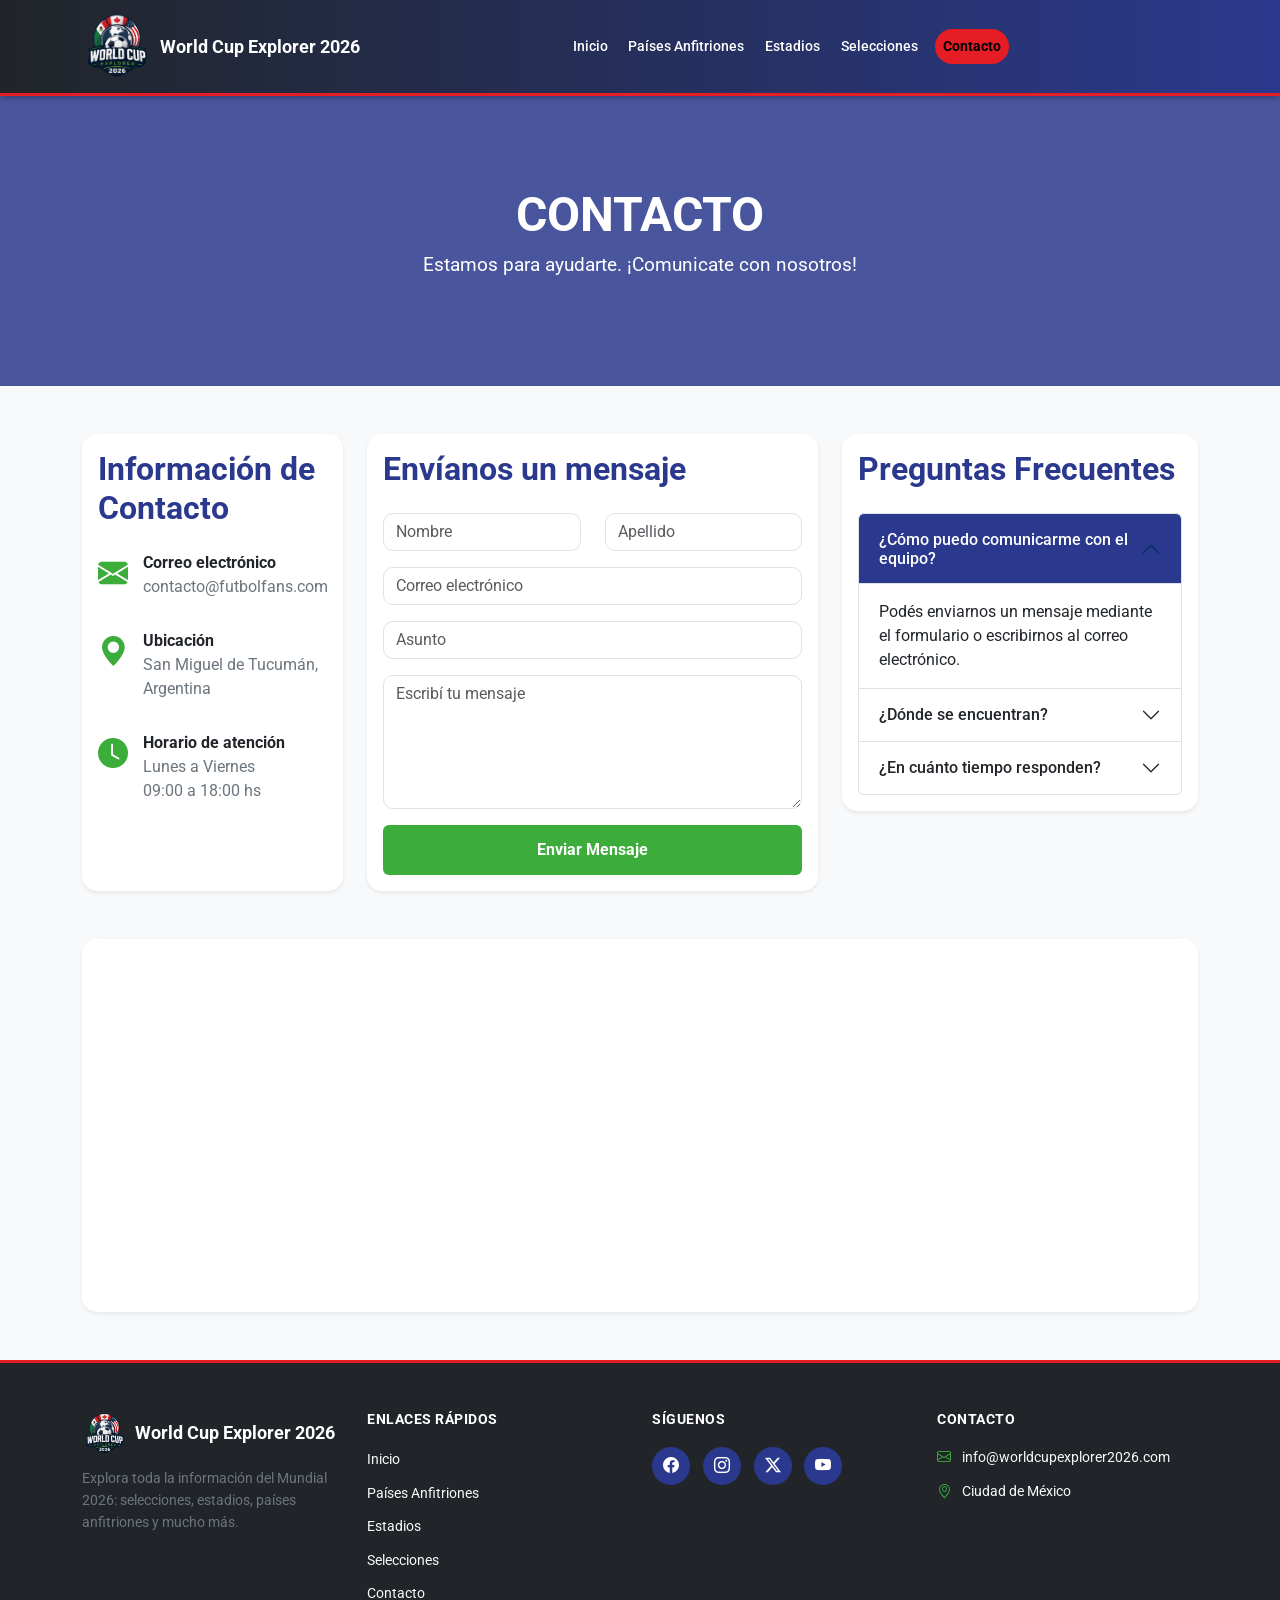
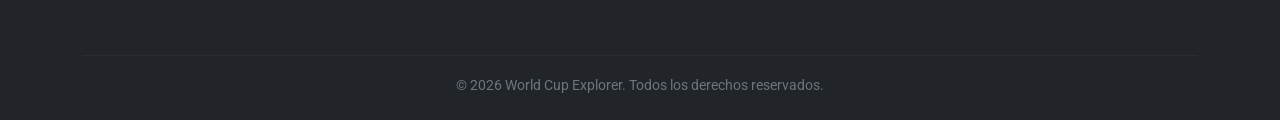
==== pages/contacto.html @ 03b20bce "arregle el header que tenia dos veces" ====
<!DOCTYPE html>
<html lang="en">

<head>
  <meta charset="UTF-8">
  <meta name="description"
    content="Todo sobre el Mundial 2026: países anfitriones, estadios, selecciones participantes y el camino hacia la gran competencia internacional de fútbol." />
  <meta name="keywords"
    content="Mundial 2026, Copa Mundial FIFA 2026, países anfitriones, estadios Mundial 2026, selecciones Mundial 2026, fútbol internacional, calendario mundialista" />
  <meta name="author" content="GrupoWorldCup">
  <meta name="viewport" content="width=device-width, initial-scale=1.0">
  <title>WC Explorer | Contacto</title>
  <link href="https://cdn.jsdelivr.net/npm/bootstrap@5.3.8/dist/css/bootstrap.min.css" rel="stylesheet"
    integrity="sha384-sRIl4kxILFvY47J16cr9ZwB07vP4J8+LH7qKQnuqkuIAvNWLzeN8tE5YBujZqJLB" crossorigin="anonymous">
  <link rel="stylesheet" href="https://cdn.jsdelivr.net/npm/bootstrap-icons@1.13.1/font/bootstrap-icons.min.css">
  <link rel="shortcut icon" href="/assets/img/logowc.png" type="image/x-icon">
  <link rel="stylesheet" href="/css/contacto.css">
</head>

<body>
  <header>
    <nav class="navbar navbar-expand-lg wc-navbar">
      <div class="container">
        <a class="navbar-brand wc-brand" href="/index.html">
          <img src="/assets/img/logowc.png" alt="Logo WC Explorer" class="wc-logo" />
          <span class="wc-brand-name">World Cup Explorer 2026</span>
        </a>
        <button class="navbar-toggler" type="button" data-bs-toggle="collapse" data-bs-target="#navbarMenu"
          aria-controls="navbarMenu" aria-expanded="false" aria-label="Abrir menú">
          <span class="navbar-toggler-icon"></span>
        </button>
        <div class="collapse navbar-collapse" id="navbarMenu">
          <ul class="navbar-nav mx-auto mb-2 mb-lg-0 wc-nav-list">
            <li class="nav-item">
              <a class="nav-link wc-nav-link" href="/index.html">Inicio</a>
            </li>
            <li class="nav-item">
              <a class="nav-link wc-nav-link " href="/pages/paisesAnfitriones.html">Países Anfitriones</a>
            </li>
            <li class="nav-item">
              <a class="nav-link wc-nav-link" href="/pages/estadios.html">Estadios</a>
            </li>
            <li class="nav-item">
              <a class="nav-link wc-nav-link " href="/pages/selecciones.html">Selecciones</a>
            </li>
            <li class="nav-item">
              <a class="nav-link wc-nav-link wc-nav-cta active" href="/pages/contacto.html">Contacto</a>
            </li>
          </ul>
        </div>
      </div>
    </nav>
  </header>
  <main>
    <section class="banner-contacto">
      <div class="container text-center">
        <h1>CONTACTO</h1>
        <p>Estamos para ayudarte. ¡Comunicate con nosotros!</p>
      </div>
    </section>
    <section class="container py-5">

      <div class="row g-4">

        <!-- Información -->

        <div class="col-lg-3">

          <div class="card shadow-sm h-100">

            <div class="card-body">

              <h2 class="titulo mb-4">Información de Contacto</h2>

              <div class="info">

                <i class="bi bi-envelope-fill"></i>

                <div>

                  <strong>Correo electrónico</strong>

                  <p>contacto@futbolfans.com</p>

                </div>

              </div>

              <div class="info">

                <i class="bi bi-geo-alt-fill"></i>

                <div>

                  <strong>Ubicación</strong>

                  <p>San Miguel de Tucumán, Argentina</p>

                </div>

              </div>

              <div class="info">

                <i class="bi bi-clock-fill"></i>

                <div>

                  <strong>Horario de atención</strong>

                  <p>Lunes a Viernes<br>09:00 a 18:00 hs</p>

                </div>

              </div>

            </div>

          </div>

        </div>
        <div class="col-lg-5">

          <div class="card shadow-sm">

            <div class="card-body">

              <h2 class="titulo mb-4">Envíanos un mensaje</h2>

              <form>

                <div class="row">

                  <div class="col-md-6 mb-3">

                    <input type="text" class="form-control" placeholder="Nombre" name="nombre" minlength="2"
                      maxlength="20" required>

                  </div>

                  <div class="col-md-6 mb-3">

                    <input type="text" class="form-control" placeholder="Apellido" name="apellido" minlength="2"
                      maxlength="20" required>

                  </div>

                </div>

                <div class="mb-3">

                  <input type="email" class="form-control" placeholder="Correo electrónico" name="correo" minlength="6"
                    maxlength="20" required>

                </div>

                <div class="mb-3">

                  <input type="text" class="form-control" placeholder="Asunto" name="asunto" minlength="3"
                    maxlength="80" required>

                </div>

                <div class="mb-3">

                  <textarea class="form-control" rows="5" placeholder="Escribí tu mensaje" name="mensaje" minlength="10"
                    maxlength="500" required></textarea>

                </div>

                <button class="btn boton w-100">

                  Enviar Mensaje

                </button>

              </form>

            </div>

          </div>

        </div>
        <div class="col-lg-4">

          <div class="card shadow-sm">

            <div class="card-body">

              <h2 class="titulo mb-4">Preguntas Frecuentes</h2>

              <div class="accordion" id="faq">

                <div class="accordion-item">

                  <h2 class="accordion-header">

                    <button class="accordion-button" type="button" data-bs-toggle="collapse"
                      data-bs-target="#pregunta1">

                      ¿Cómo puedo comunicarme con el equipo?

                    </button>

                  </h2>

                  <div id="pregunta1" class="accordion-collapse collapse show" data-bs-parent="#faq">

                    <div class="accordion-body">

                      Podés enviarnos un mensaje mediante el formulario o escribirnos al correo electrónico.

                    </div>

                  </div>

                </div>

                <div class="accordion-item">

                  <h2 class="accordion-header">

                    <button class="accordion-button collapsed" type="button" data-bs-toggle="collapse"
                      data-bs-target="#pregunta2">

                      ¿Dónde se encuentran?

                    </button>

                  </h2>

                  <div id="pregunta2" class="accordion-collapse collapse" data-bs-parent="#faq">

                    <div class="accordion-body">

                      Nuestra referencia es San Miguel de Tucumán, Argentina.

                    </div>

                  </div>

                </div>

                <div class="accordion-item">

                  <h2 class="accordion-header">

                    <button class="accordion-button collapsed" type="button" data-bs-toggle="collapse"
                      data-bs-target="#pregunta3">

                      ¿En cuánto tiempo responden?

                    </button>

                  </h2>

                  <div id="pregunta3" class="accordion-collapse collapse" data-bs-parent="#faq">

                    <div class="accordion-body">

                      Respondemos normalmente dentro de las primeras 24 horas hábiles.

                    </div>

                  </div>

                </div>

              </div>

            </div>

          </div>

        </div>

      </div>
      <div class="row mt-5">

        <div class="col-12">

          <div class="card shadow-sm">

            <div class="card-body p-2">

              <iframe
                src="https://www.google.com/maps/embed?pb=!1m18!1m12!1m3!1d240864.19466120604!2d-99.30842558383632!3d19.390659363393258!2m3!1f0!2f0!3f0!3m2!1i1024!2i768!4f13.1!3m3!1m2!1s0x85ce0026db097507%3A0x54061076265ee841!2zQ2l1ZGFkIGRlIE3DqXhpY28sIENETVgsIE3DqXhpY28!5e0!3m2!1ses-419!2sar!4v1783977800734!5m2!1ses-419!2sar"
                width="100%" height="350" style="border:0;" loading="lazy">
              </iframe>

            </div>

          </div>

        </div>

      </div>

    </section>
  </main>
  <footer class="wc-footer">
    <div class="container">
      <div class="row wc-footer-top">
        <div class="col-lg-3 col-md-6 mb-4">
          <a href="#" class="wc-footer-brand">
            <img src="/assets/img/logowc.png" alt="Logo WC Explorer" class="wc-footer-logo" />
            <span>World Cup Explorer 2026</span>
          </a>
          <p class="wc-footer-text">
            Explora toda la información del Mundial 2026: selecciones,
            estadios, países anfitriones y mucho más.
          </p>
        </div>
        <div class="col-lg-3 col-md-6 mb-4">
          <h6 class="wc-footer-title">ENLACES RÁPIDOS</h6>
          <ul class="wc-footer-links">
            <li><a href="/index.html">Inicio</a></li>
            <li><a href="/pages/paisesAnfitriones.html">Países Anfitriones</a></li>
            <li><a href="/pages/estadios.html">Estadios</a></li>
            <li><a href="/pages/selecciones.html">Selecciones</a></li>
            <li><a href="/pages/contacto.html">Contacto</a></li>
          </ul>
        </div>
        <div class="col-lg-3 col-md-6 mb-4">
          <h6 class="wc-footer-title">SÍGUENOS</h6>
          <div class="wc-footer-social">
            <a href="/pages/error404.html" aria-label="Facebook"><i class="bi bi-facebook"></i></a>
            <a href="/pages/error404.html" aria-label="Instagram"><i class="bi bi-instagram"></i></a>
            <a href="/pages/error404.html" aria-label="Twitter/X"><i class="bi bi-twitter-x"></i></a>
            <a href="/pages/error404.html" aria-label="YouTube"><i class="bi bi-youtube"></i></a>
          </div>
        </div>
        <div class="col-lg-3 col-md-6 mb-4">
          <h6 class="wc-footer-title">CONTACTO</h6>
          <ul class="wc-footer-contact">
            <li>
              <i class="bi bi-envelope"></i> info@worldcupexplorer2026.com
            </li>
            <li><i class="bi bi-geo-alt"></i> Ciudad de México</li>
          </ul>
        </div>
      </div>
      <hr class="wc-footer-divider" />
      <p class="wc-footer-bottom">
        © 2026 World Cup Explorer. Todos los derechos reservados.
      </p>
    </div>
  </footer>
  <script src="https://cdn.jsdelivr.net/npm/bootstrap@5.3.8/dist/js/bootstrap.bundle.min.js"
    integrity="sha384-FKyoEForCGlyvwx9Hj09JcYn3nv7wiPVlz7YYwJrWVcXK/BmnVDxM+D2scQbITxI"
    crossorigin="anonymous"></script>
</body>

</html>
---- css/contacto.css ----
@import url("https://fonts.googleapis.com/css2?family=Roboto:ital,wght@0,100..900;1,100..900&display=swap");

:root {
  --wc-azul: #2a398d;
  --wc-rojo: #e61d25;
  --wc-verde: #3cac3b;
  --wc-blanco: #ffffff;
  --wc-gris-claro: #f8f9fa;
  --wc-gris-oscuro: #212529;
  --wc-gris-secundario: #6c757d;
}

body {
  font-family: "Roboto", sans-serif;
}

.wc-navbar {
  background: linear-gradient(
    90deg,
    var(--wc-gris-oscuro) 0%,
    var(--wc-azul) 100%
  );
  padding-top: 0.4rem;
  padding-bottom: 0.4rem;
  box-shadow: 0 2px 6px rgba(0, 0, 0, 0.25);
  border-bottom: 3px solid var(--wc-rojo);
}

.wc-brand {
  display: flex;
  align-items: center;
  gap: 0.5rem;
  text-decoration: none;
}

.wc-logo {
  width: 70px;
  height: 70px;
  object-fit: contain;
  transition: filter 0.3s ease;
}

.wc-brand:hover .wc-logo {
  filter: brightness(0.7);
}

.wc-brand-name {
  color: var(--wc-blanco);
  font-family: "Roboto", sans-serif;
  font-weight: 700;
  font-size: 1.15rem;
  transition: color 0.3s ease;
}

.wc-brand:hover .wc-brand-name {
  color: var(--wc-verde);
}

.wc-nav-list {
  gap: 0.3rem;
}

.wc-nav-link {
  color: var(--wc-blanco);
  font-weight: 500;
  font-size: 0.9rem;
  padding: 0.4rem 0.9rem;
  border-radius: 50px;
  transition:
    color 0.3s ease,
    background-color 0.3s ease;
}

.wc-nav-link:hover {
  color: var(--wc-verde);
}

.wc-nav-link.active {
  background-color: var(--wc-verde);
  color: var(--wc-blanco);
  font-weight: 700;
}

.wc-nav-link.active:hover {
  color: var(--wc-blanco);
}

.wc-nav-link.wc-nav-cta {
  background-color: var(--wc-rojo);
  color: var(--wc-blanco);
  font-weight: 700;
  margin-left: 0.3rem;
}

.wc-nav-link.wc-nav-cta:hover {
  background-color: #c8181f;
  color: var(--wc-blanco);
}

@media (max-width: 991.98px) {
  .wc-nav-list {
    text-align: center;
    gap: 0.5rem;
    padding-top: 0.5rem;
  }

  .wc-nav-link {
    display: inline-block;
  }
}

.wc-footer {
  background: var(--wc-gris-oscuro);
  color: var(--wc-gris-claro);
  padding-top: 3rem;
  padding-bottom: 1.5rem;
  border-top: 3px solid var(--wc-rojo);
}

.wc-footer-brand {
  display: flex;
  align-items: center;
  gap: 0.5rem;
  text-decoration: none;
  margin-bottom: 0.8rem;
}

.wc-footer-logo {
  width: 45px;
  height: 45px;
  object-fit: contain;
}

.wc-footer-brand span {
  color: var(--wc-blanco);
  font-weight: 700;
  font-size: 1.15rem;
}

.wc-footer-text {
  color: var(--wc-gris-secundario);
  font-size: 0.9rem;
  line-height: 1.5;
}

.wc-footer-title {
  color: var(--wc-blanco);
  font-weight: 700;
  font-size: 0.9rem;
  letter-spacing: 0.5px;
  margin-bottom: 1.2rem;
}

.wc-footer-links {
  list-style: none;
  padding: 0;
  margin: 0;
}

.wc-footer-links li {
  margin-bottom: 0.6rem;
}

.wc-footer-links a {
  color: var(--wc-gris-claro);
  text-decoration: none;
  font-size: 0.9rem;
  transition: color 0.3s ease;
}

.wc-footer-links a:hover {
  color: var(--wc-verde);
}

.wc-footer-social {
  display: flex;
  gap: 0.8rem;
}

.wc-footer-social a {
  width: 38px;
  height: 38px;
  display: flex;
  align-items: center;
  justify-content: center;
  background-color: var(--wc-azul);
  color: var(--wc-blanco);
  border-radius: 50%;
  font-size: 1rem;
  text-decoration: none;
  transition:
    background-color 0.3s ease,
    transform 0.3s ease;
}

.wc-footer-social a:hover {
  background-color: var(--wc-verde);
  transform: translateY(-3px);
}

.wc-footer-contact {
  list-style: none;
  padding: 0;
  margin: 0;
}

.wc-footer-contact li {
  color: var(--wc-gris-claro);
  font-size: 0.9rem;
  margin-bottom: 0.8rem;
}

.wc-footer-contact i {
  color: var(--wc-verde);
  margin-right: 0.5rem;
}

.wc-footer-divider {
  border-color: rgba(255, 255, 255, 0.15);
  margin-top: 1rem;
  margin-bottom: 1.2rem;
}

.wc-footer-bottom {
  text-align: center;
  color: var(--wc-gris-secundario);
  font-size: 0.85rem;
  margin-bottom: 0;
}

@media (max-width: 767.98px) {
  .wc-footer {
    text-align: center;
  }

  .wc-footer-brand {
    justify-content: center;
  }

  .wc-footer-social {
    justify-content: center;
  }
}

@import url("https://fonts.googleapis.com/css2?family=Roboto:wght@100;300;400;500;700;900&display=swap");

:root{

    --azul:#2A398D;
    --rojo:#E61D25;
    --verde:#3CAC3B;
    --blanco:#FFFFFF;
    --gris:#F8F9FA;
    --oscuro:#212529;
    --gris2:#6C757D;

}

*{
    margin:0;
    padding:0;
    box-sizing:border-box;
    font-family:"Roboto",sans-serif;
}

body{

    background:var(--gris);

}

.banner-contacto{

    background:linear-gradient(rgba(42,57,141,.85),rgba(42,57,141,.85)),
    url("../img/banner.jpg") center/cover;

    color:white;

    padding:90px 0;

}

.banner-contacto h1{

    font-size:3rem;
    font-weight:700;

}

.banner-contacto p{

    font-size:1.2rem;

}

.card{

    border:none;
    border-radius:15px;

}

.titulo{

    color:var(--azul);
    font-weight:700;

}

.info{

    display:flex;

    gap:15px;

    margin-bottom:30px;

    align-items:flex-start;

}

.info i{

    font-size:30px;

    color:var(--verde);

}

.info p{

    margin:0;

    color:var(--gris2);

}

.form-control{

    border-radius:10px;

}

.form-control:focus{

    border-color:var(--azul);

    box-shadow:none;

}

.boton{

    background:var(--verde);

    color:white;

    font-weight:bold;

    padding:12px;

    transition:.3s;

}

.boton:hover{

    background:var(--rojo);

    color:white;

}

.accordion-button{

    font-weight:500;

}

.accordion-button:not(.collapsed){

    background:var(--azul);

    color:white;

}

.accordion-button:focus{

    box-shadow:none;

}

iframe{

    border-radius:12px;

}

@media(max-width:991px){

.banner-contacto h1{

font-size:2.3rem;

}

.info{

margin-bottom:20px;

}

}
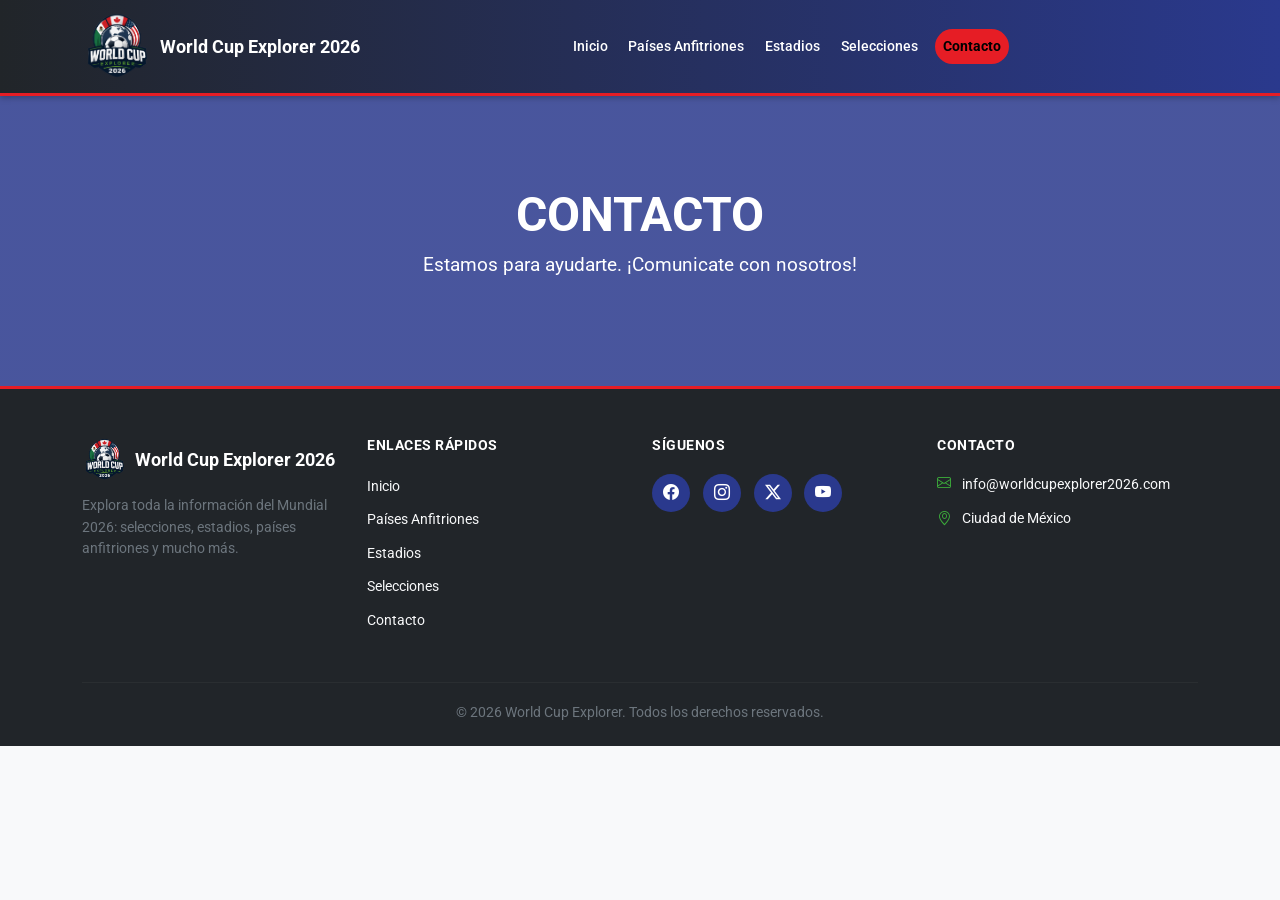
==== commit 127eeec1: "Merge pull request #19 from lioneldebortoli/feature/hero/contacto hice el hero" ====
--- a/pages/contacto.html
+++ b/pages/contacto.html
@@ -1,354 +1,148 @@
 <!DOCTYPE html>
 <html lang="en">
-
 <head>
-  <meta charset="UTF-8">
-  <meta name="description"
-    content="Todo sobre el Mundial 2026: países anfitriones, estadios, selecciones participantes y el camino hacia la gran competencia internacional de fútbol." />
-  <meta name="keywords"
-    content="Mundial 2026, Copa Mundial FIFA 2026, países anfitriones, estadios Mundial 2026, selecciones Mundial 2026, fútbol internacional, calendario mundialista" />
-  <meta name="author" content="GrupoWorldCup">
-  <meta name="viewport" content="width=device-width, initial-scale=1.0">
-  <title>WC Explorer | Contacto</title>
-  <link href="https://cdn.jsdelivr.net/npm/bootstrap@5.3.8/dist/css/bootstrap.min.css" rel="stylesheet"
-    integrity="sha384-sRIl4kxILFvY47J16cr9ZwB07vP4J8+LH7qKQnuqkuIAvNWLzeN8tE5YBujZqJLB" crossorigin="anonymous">
-  <link rel="stylesheet" href="https://cdn.jsdelivr.net/npm/bootstrap-icons@1.13.1/font/bootstrap-icons.min.css">
-  <link rel="shortcut icon" href="/assets/img/logowc.png" type="image/x-icon">
-  <link rel="stylesheet" href="/css/contacto.css">
+    <meta charset="UTF-8">
+    <meta
+      name="description"
+      content="Todo sobre el Mundial 2026: países anfitriones, estadios, selecciones participantes y el camino hacia la gran competencia internacional de fútbol."
+    />
+    <meta
+      name="keywords"
+      content="Mundial 2026, Copa Mundial FIFA 2026, países anfitriones, estadios Mundial 2026, selecciones Mundial 2026, fútbol internacional, calendario mundialista"
+    />
+    <meta name="author" content="GrupoWorldCup">
+    <meta name="viewport" content="width=device-width, initial-scale=1.0">
+    <title>WC Explorer | Contacto</title>
+    <link href="https://cdn.jsdelivr.net/npm/bootstrap@5.3.8/dist/css/bootstrap.min.css" rel="stylesheet" integrity="sha384-sRIl4kxILFvY47J16cr9ZwB07vP4J8+LH7qKQnuqkuIAvNWLzeN8tE5YBujZqJLB" crossorigin="anonymous">
+    <link rel="stylesheet" href="https://cdn.jsdelivr.net/npm/bootstrap-icons@1.13.1/font/bootstrap-icons.min.css">
+    <link rel="shortcut icon" href="/assets/img/logowc.png" type="image/x-icon">
+    <link rel="stylesheet" href="/css/contacto.css">
 </head>
-
 <body>
-  <header>
-    <nav class="navbar navbar-expand-lg wc-navbar">
-      <div class="container">
-        <a class="navbar-brand wc-brand" href="/index.html">
-          <img src="/assets/img/logowc.png" alt="Logo WC Explorer" class="wc-logo" />
-          <span class="wc-brand-name">World Cup Explorer 2026</span>
-        </a>
-        <button class="navbar-toggler" type="button" data-bs-toggle="collapse" data-bs-target="#navbarMenu"
-          aria-controls="navbarMenu" aria-expanded="false" aria-label="Abrir menú">
-          <span class="navbar-toggler-icon"></span>
-        </button>
-        <div class="collapse navbar-collapse" id="navbarMenu">
-          <ul class="navbar-nav mx-auto mb-2 mb-lg-0 wc-nav-list">
-            <li class="nav-item">
-              <a class="nav-link wc-nav-link" href="/index.html">Inicio</a>
-            </li>
-            <li class="nav-item">
-              <a class="nav-link wc-nav-link " href="/pages/paisesAnfitriones.html">Países Anfitriones</a>
-            </li>
-            <li class="nav-item">
-              <a class="nav-link wc-nav-link" href="/pages/estadios.html">Estadios</a>
-            </li>
-            <li class="nav-item">
-              <a class="nav-link wc-nav-link " href="/pages/selecciones.html">Selecciones</a>
-            </li>
-            <li class="nav-item">
-              <a class="nav-link wc-nav-link wc-nav-cta active" href="/pages/contacto.html">Contacto</a>
-            </li>
-          </ul>
-        </div>
-      </div>
-    </nav>
-  </header>
-  <main>
-    <section class="banner-contacto">
-      <div class="container text-center">
-        <h1>CONTACTO</h1>
-        <p>Estamos para ayudarte. ¡Comunicate con nosotros!</p>
-      </div>
-    </section>
-    <section class="container py-5">
-
-      <div class="row g-4">
-
-        <!-- Información -->
-
-        <div class="col-lg-3">
-
-          <div class="card shadow-sm h-100">
-
-            <div class="card-body">
-
-              <h2 class="titulo mb-4">Información de Contacto</h2>
-
-              <div class="info">
-
-                <i class="bi bi-envelope-fill"></i>
-
-                <div>
-
-                  <strong>Correo electrónico</strong>
-
-                  <p>contacto@futbolfans.com</p>
-
-                </div>
-
-              </div>
-
-              <div class="info">
-
-                <i class="bi bi-geo-alt-fill"></i>
-
-                <div>
-
-                  <strong>Ubicación</strong>
-
-                  <p>San Miguel de Tucumán, Argentina</p>
-
-                </div>
-
-              </div>
-
-              <div class="info">
-
-                <i class="bi bi-clock-fill"></i>
-
-                <div>
-
-                  <strong>Horario de atención</strong>
-
-                  <p>Lunes a Viernes<br>09:00 a 18:00 hs</p>
-
-                </div>
-
-              </div>
-
-            </div>
-
-          </div>
-
-        </div>
-        <div class="col-lg-5">
-
-          <div class="card shadow-sm">
-
-            <div class="card-body">
-
-              <h2 class="titulo mb-4">Envíanos un mensaje</h2>
-
-              <form>
-
-                <div class="row">
-
-                  <div class="col-md-6 mb-3">
-
-                    <input type="text" class="form-control" placeholder="Nombre" name="nombre" minlength="2"
-                      maxlength="20" required>
-
-                  </div>
-
-                  <div class="col-md-6 mb-3">
-
-                    <input type="text" class="form-control" placeholder="Apellido" name="apellido" minlength="2"
-                      maxlength="20" required>
-
-                  </div>
-
-                </div>
-
-                <div class="mb-3">
-
-                  <input type="email" class="form-control" placeholder="Correo electrónico" name="correo" minlength="6"
-                    maxlength="20" required>
-
-                </div>
-
-                <div class="mb-3">
-
-                  <input type="text" class="form-control" placeholder="Asunto" name="asunto" minlength="3"
-                    maxlength="80" required>
-
-                </div>
-
-                <div class="mb-3">
-
-                  <textarea class="form-control" rows="5" placeholder="Escribí tu mensaje" name="mensaje" minlength="10"
-                    maxlength="500" required></textarea>
-
-                </div>
-
-                <button class="btn boton w-100">
-
-                  Enviar Mensaje
-
-                </button>
-
-              </form>
-
-            </div>
-
-          </div>
-
-        </div>
-        <div class="col-lg-4">
-
-          <div class="card shadow-sm">
-
-            <div class="card-body">
-
-              <h2 class="titulo mb-4">Preguntas Frecuentes</h2>
-
-              <div class="accordion" id="faq">
-
-                <div class="accordion-item">
-
-                  <h2 class="accordion-header">
-
-                    <button class="accordion-button" type="button" data-bs-toggle="collapse"
-                      data-bs-target="#pregunta1">
-
-                      ¿Cómo puedo comunicarme con el equipo?
-
-                    </button>
-
-                  </h2>
-
-                  <div id="pregunta1" class="accordion-collapse collapse show" data-bs-parent="#faq">
-
-                    <div class="accordion-body">
-
-                      Podés enviarnos un mensaje mediante el formulario o escribirnos al correo electrónico.
-
-                    </div>
-
-                  </div>
-
-                </div>
-
-                <div class="accordion-item">
-
-                  <h2 class="accordion-header">
-
-                    <button class="accordion-button collapsed" type="button" data-bs-toggle="collapse"
-                      data-bs-target="#pregunta2">
-
-                      ¿Dónde se encuentran?
-
-                    </button>
-
-                  </h2>
-
-                  <div id="pregunta2" class="accordion-collapse collapse" data-bs-parent="#faq">
-
-                    <div class="accordion-body">
-
-                      Nuestra referencia es San Miguel de Tucumán, Argentina.
-
-                    </div>
-
-                  </div>
-
-                </div>
-
-                <div class="accordion-item">
-
-                  <h2 class="accordion-header">
-
-                    <button class="accordion-button collapsed" type="button" data-bs-toggle="collapse"
-                      data-bs-target="#pregunta3">
-
-                      ¿En cuánto tiempo responden?
-
-                    </button>
-
-                  </h2>
-
-                  <div id="pregunta3" class="accordion-collapse collapse" data-bs-parent="#faq">
-
-                    <div class="accordion-body">
-
-                      Respondemos normalmente dentro de las primeras 24 horas hábiles.
-
-                    </div>
-
-                  </div>
-
-                </div>
-
-              </div>
-
-            </div>
-
-          </div>
-
-        </div>
-
-      </div>
-      <div class="row mt-5">
-
-        <div class="col-12">
-
-          <div class="card shadow-sm">
-
-            <div class="card-body p-2">
-
-              <iframe
-                src="https://www.google.com/maps/embed?pb=!1m18!1m12!1m3!1d240864.19466120604!2d-99.30842558383632!3d19.390659363393258!2m3!1f0!2f0!3f0!3m2!1i1024!2i768!4f13.1!3m3!1m2!1s0x85ce0026db097507%3A0x54061076265ee841!2zQ2l1ZGFkIGRlIE3DqXhpY28sIENETVgsIE3DqXhpY28!5e0!3m2!1ses-419!2sar!4v1783977800734!5m2!1ses-419!2sar"
-                width="100%" height="350" style="border:0;" loading="lazy">
-              </iframe>
-
-            </div>
-
-          </div>
-
-        </div>
-
-      </div>
-
-    </section>
-  </main>
-  <footer class="wc-footer">
-    <div class="container">
-      <div class="row wc-footer-top">
-        <div class="col-lg-3 col-md-6 mb-4">
-          <a href="#" class="wc-footer-brand">
-            <img src="/assets/img/logowc.png" alt="Logo WC Explorer" class="wc-footer-logo" />
-            <span>World Cup Explorer 2026</span>
+    <header>
+      <nav class="navbar navbar-expand-lg wc-navbar">
+        <div class="container">
+          <a class="navbar-brand wc-brand" href="/index.html">
+            <img
+              src="/assets/img/logowc.png"
+              alt="Logo WC Explorer"
+              class="wc-logo"
+            />
+            <span class="wc-brand-name">World Cup Explorer 2026</span>
           </a>
-          <p class="wc-footer-text">
-            Explora toda la información del Mundial 2026: selecciones,
-            estadios, países anfitriones y mucho más.
-          </p>
-        </div>
-        <div class="col-lg-3 col-md-6 mb-4">
-          <h6 class="wc-footer-title">ENLACES RÁPIDOS</h6>
-          <ul class="wc-footer-links">
-            <li><a href="/index.html">Inicio</a></li>
-            <li><a href="/pages/paisesAnfitriones.html">Países Anfitriones</a></li>
-            <li><a href="/pages/estadios.html">Estadios</a></li>
-            <li><a href="/pages/selecciones.html">Selecciones</a></li>
-            <li><a href="/pages/contacto.html">Contacto</a></li>
-          </ul>
-        </div>
-        <div class="col-lg-3 col-md-6 mb-4">
-          <h6 class="wc-footer-title">SÍGUENOS</h6>
-          <div class="wc-footer-social">
-            <a href="/pages/error404.html" aria-label="Facebook"><i class="bi bi-facebook"></i></a>
-            <a href="/pages/error404.html" aria-label="Instagram"><i class="bi bi-instagram"></i></a>
-            <a href="/pages/error404.html" aria-label="Twitter/X"><i class="bi bi-twitter-x"></i></a>
-            <a href="/pages/error404.html" aria-label="YouTube"><i class="bi bi-youtube"></i></a>
+          <button
+            class="navbar-toggler"
+            type="button"
+            data-bs-toggle="collapse"
+            data-bs-target="#navbarMenu"
+            aria-controls="navbarMenu"
+            aria-expanded="false"
+            aria-label="Abrir menú"
+          >
+            <span class="navbar-toggler-icon"></span>
+          </button>
+          <div class="collapse navbar-collapse" id="navbarMenu">
+            <ul class="navbar-nav mx-auto mb-2 mb-lg-0 wc-nav-list">
+              <li class="nav-item">
+                <a class="nav-link wc-nav-link" href="/index.html"
+                  >Inicio</a
+                >
+              </li>
+              <li class="nav-item">
+                <a
+                  class="nav-link wc-nav-link "
+                  href="/pages/paisesAnfitriones.html"
+                  >Países Anfitriones</a
+                >
+              </li>
+              <li class="nav-item">
+                <a class="nav-link wc-nav-link" href="/pages/estadios.html"
+                  >Estadios</a
+                >
+              </li>
+              <li class="nav-item">
+                <a class="nav-link wc-nav-link " href="/pages/selecciones.html"
+                  >Selecciones</a
+                >
+              </li>
+              <li class="nav-item">
+                <a
+                  class="nav-link wc-nav-link wc-nav-cta active"
+                  href="/pages/contacto.html"
+                  >Contacto</a
+                >
+              </li>
+            </ul>
           </div>
         </div>
-        <div class="col-lg-3 col-md-6 mb-4">
-          <h6 class="wc-footer-title">CONTACTO</h6>
-          <ul class="wc-footer-contact">
-            <li>
-              <i class="bi bi-envelope"></i> info@worldcupexplorer2026.com
-            </li>
-            <li><i class="bi bi-geo-alt"></i> Ciudad de México</li>
-          </ul>
+      </nav>
+    </header>
+    <main> 
+    <section class="banner-contacto">
+        <div class="container text-center">
+            <h1>CONTACTO</h1>
+            <p>Estamos para ayudarte. ¡Comunicate con nosotros!</p>
         </div>
+    </section>
+    </main>
+    <footer class="wc-footer">
+      <div class="container">
+        <div class="row wc-footer-top">
+          <div class="col-lg-3 col-md-6 mb-4">
+            <a href="#" class="wc-footer-brand">
+              <img
+                src="/assets/img/logowc.png"
+                alt="Logo WC Explorer"
+                class="wc-footer-logo"
+              />
+              <span>World Cup Explorer 2026</span>
+            </a>
+            <p class="wc-footer-text">
+              Explora toda la información del Mundial 2026: selecciones,
+              estadios, países anfitriones y mucho más.
+            </p>
+          </div>
+          <div class="col-lg-3 col-md-6 mb-4">
+            <h6 class="wc-footer-title">ENLACES RÁPIDOS</h6>
+            <ul class="wc-footer-links">
+              <li><a href="/index.html">Inicio</a></li>
+              <li><a href="/pages/paisesAnfitriones.html">Países Anfitriones</a></li>
+              <li><a href="/pages/estadios.html">Estadios</a></li>
+              <li><a href="/pages/selecciones.html">Selecciones</a></li>
+              <li><a href="/pages/contacto.html">Contacto</a></li>
+            </ul>
+          </div>
+          <div class="col-lg-3 col-md-6 mb-4">
+            <h6 class="wc-footer-title">SÍGUENOS</h6>
+            <div class="wc-footer-social">
+              <a href="/pages/error404.html" aria-label="Facebook"
+                ><i class="bi bi-facebook"></i
+              ></a>
+              <a href="/pages/error404.html" aria-label="Instagram"
+                ><i class="bi bi-instagram"></i
+              ></a>
+              <a href="/pages/error404.html" aria-label="Twitter/X"
+                ><i class="bi bi-twitter-x"></i
+              ></a>
+              <a href="/pages/error404.html" aria-label="YouTube"><i class="bi bi-youtube"></i></a>
+            </div>
+          </div>
+          <div class="col-lg-3 col-md-6 mb-4">
+            <h6 class="wc-footer-title">CONTACTO</h6>
+            <ul class="wc-footer-contact">
+              <li>
+                <i class="bi bi-envelope"></i> info@worldcupexplorer2026.com
+              </li>
+              <li><i class="bi bi-geo-alt"></i> Ciudad de México</li>
+            </ul>
+          </div>
+        </div>
+        <hr class="wc-footer-divider" />
+        <p class="wc-footer-bottom">
+          © 2026 World Cup Explorer. Todos los derechos reservados.
+        </p>
       </div>
-      <hr class="wc-footer-divider" />
-      <p class="wc-footer-bottom">
-        © 2026 World Cup Explorer. Todos los derechos reservados.
-      </p>
-    </div>
-  </footer>
-  <script src="https://cdn.jsdelivr.net/npm/bootstrap@5.3.8/dist/js/bootstrap.bundle.min.js"
-    integrity="sha384-FKyoEForCGlyvwx9Hj09JcYn3nv7wiPVlz7YYwJrWVcXK/BmnVDxM+D2scQbITxI"
-    crossorigin="anonymous"></script>
+    </footer>
+    <script src="https://cdn.jsdelivr.net/npm/bootstrap@5.3.8/dist/js/bootstrap.bundle.min.js" integrity="sha384-FKyoEForCGlyvwx9Hj09JcYn3nv7wiPVlz7YYwJrWVcXK/BmnVDxM+D2scQbITxI" crossorigin="anonymous"></script>
 </body>
-
 </html>
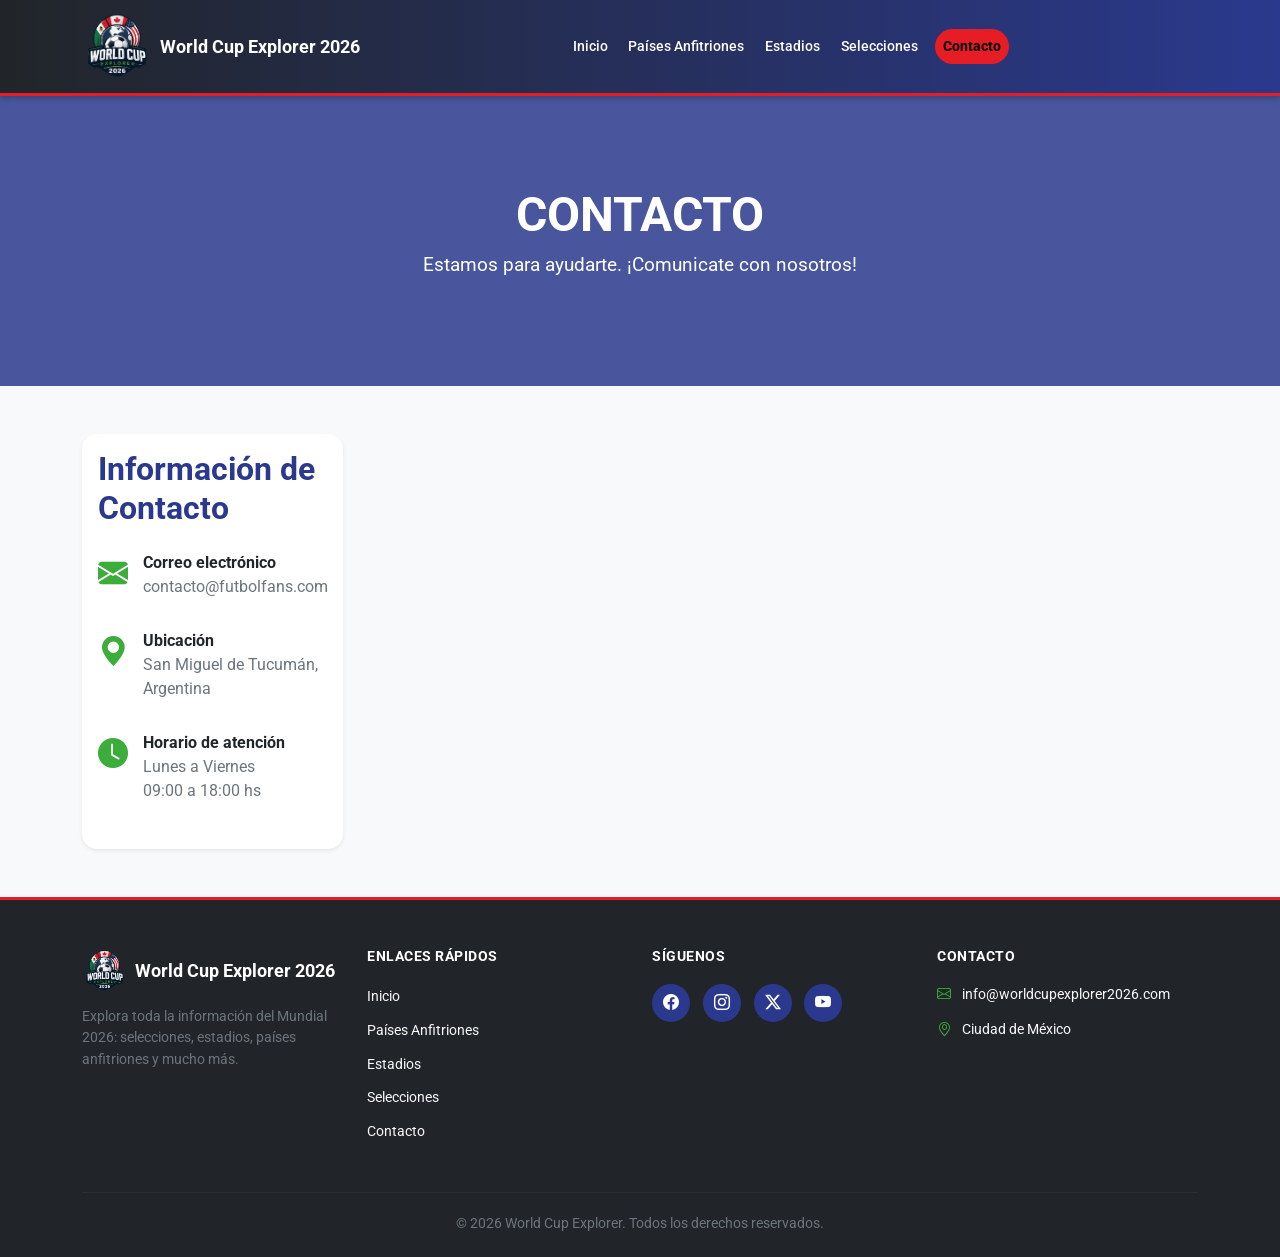
==== commit 37a1bbc3: "Merge pull request #20 from lioneldebortoli/feature/informacion/contacto puse la inforamcion de cont" ====
--- a/pages/contacto.html
+++ b/pages/contacto.html
@@ -1,148 +1,176 @@
 <!DOCTYPE html>
 <html lang="en">
+
 <head>
-    <meta charset="UTF-8">
-    <meta
-      name="description"
-      content="Todo sobre el Mundial 2026: países anfitriones, estadios, selecciones participantes y el camino hacia la gran competencia internacional de fútbol."
-    />
-    <meta
-      name="keywords"
-      content="Mundial 2026, Copa Mundial FIFA 2026, países anfitriones, estadios Mundial 2026, selecciones Mundial 2026, fútbol internacional, calendario mundialista"
-    />
-    <meta name="author" content="GrupoWorldCup">
-    <meta name="viewport" content="width=device-width, initial-scale=1.0">
-    <title>WC Explorer | Contacto</title>
-    <link href="https://cdn.jsdelivr.net/npm/bootstrap@5.3.8/dist/css/bootstrap.min.css" rel="stylesheet" integrity="sha384-sRIl4kxILFvY47J16cr9ZwB07vP4J8+LH7qKQnuqkuIAvNWLzeN8tE5YBujZqJLB" crossorigin="anonymous">
-    <link rel="stylesheet" href="https://cdn.jsdelivr.net/npm/bootstrap-icons@1.13.1/font/bootstrap-icons.min.css">
-    <link rel="shortcut icon" href="/assets/img/logowc.png" type="image/x-icon">
-    <link rel="stylesheet" href="/css/contacto.css">
+  <meta charset="UTF-8">
+  <meta name="description"
+    content="Todo sobre el Mundial 2026: países anfitriones, estadios, selecciones participantes y el camino hacia la gran competencia internacional de fútbol." />
+  <meta name="keywords"
+    content="Mundial 2026, Copa Mundial FIFA 2026, países anfitriones, estadios Mundial 2026, selecciones Mundial 2026, fútbol internacional, calendario mundialista" />
+  <meta name="author" content="GrupoWorldCup">
+  <meta name="viewport" content="width=device-width, initial-scale=1.0">
+  <title>WC Explorer | Contacto</title>
+  <link href="https://cdn.jsdelivr.net/npm/bootstrap@5.3.8/dist/css/bootstrap.min.css" rel="stylesheet"
+    integrity="sha384-sRIl4kxILFvY47J16cr9ZwB07vP4J8+LH7qKQnuqkuIAvNWLzeN8tE5YBujZqJLB" crossorigin="anonymous">
+  <link rel="stylesheet" href="https://cdn.jsdelivr.net/npm/bootstrap-icons@1.13.1/font/bootstrap-icons.min.css">
+  <link rel="shortcut icon" href="/assets/img/logowc.png" type="image/x-icon">
+  <link rel="stylesheet" href="/css/contacto.css">
 </head>
+
 <body>
-    <header>
-      <nav class="navbar navbar-expand-lg wc-navbar">
-        <div class="container">
-          <a class="navbar-brand wc-brand" href="/index.html">
-            <img
-              src="/assets/img/logowc.png"
-              alt="Logo WC Explorer"
-              class="wc-logo"
-            />
-            <span class="wc-brand-name">World Cup Explorer 2026</span>
+  <header>
+    <nav class="navbar navbar-expand-lg wc-navbar">
+      <div class="container">
+        <a class="navbar-brand wc-brand" href="/index.html">
+          <img src="/assets/img/logowc.png" alt="Logo WC Explorer" class="wc-logo" />
+          <span class="wc-brand-name">World Cup Explorer 2026</span>
+        </a>
+        <button class="navbar-toggler" type="button" data-bs-toggle="collapse" data-bs-target="#navbarMenu"
+          aria-controls="navbarMenu" aria-expanded="false" aria-label="Abrir menú">
+          <span class="navbar-toggler-icon"></span>
+        </button>
+        <div class="collapse navbar-collapse" id="navbarMenu">
+          <ul class="navbar-nav mx-auto mb-2 mb-lg-0 wc-nav-list">
+            <li class="nav-item">
+              <a class="nav-link wc-nav-link" href="/index.html">Inicio</a>
+            </li>
+            <li class="nav-item">
+              <a class="nav-link wc-nav-link " href="/pages/paisesAnfitriones.html">Países Anfitriones</a>
+            </li>
+            <li class="nav-item">
+              <a class="nav-link wc-nav-link" href="/pages/estadios.html">Estadios</a>
+            </li>
+            <li class="nav-item">
+              <a class="nav-link wc-nav-link " href="/pages/selecciones.html">Selecciones</a>
+            </li>
+            <li class="nav-item">
+              <a class="nav-link wc-nav-link wc-nav-cta active" href="/pages/contacto.html">Contacto</a>
+            </li>
+          </ul>
+        </div>
+      </div>
+    </nav>
+  </header>
+  <main>
+    <section class="banner-contacto">
+      <div class="container text-center">
+        <h1>CONTACTO</h1>
+        <p>Estamos para ayudarte. ¡Comunicate con nosotros!</p>
+      </div>
+    </section>
+    <section class="container py-5">
+
+      <div class="row g-4">
+
+        <!-- Información -->
+
+        <div class="col-lg-3">
+
+          <div class="card shadow-sm h-100">
+
+            <div class="card-body">
+
+              <h2 class="titulo mb-4">Información de Contacto</h2>
+
+              <div class="info">
+
+                <i class="bi bi-envelope-fill"></i>
+
+                <div>
+
+                  <strong>Correo electrónico</strong>
+
+                  <p>contacto@futbolfans.com</p>
+
+                </div>
+
+              </div>
+
+              <div class="info">
+
+                <i class="bi bi-geo-alt-fill"></i>
+
+                <div>
+
+                  <strong>Ubicación</strong>
+
+                  <p>San Miguel de Tucumán, Argentina</p>
+
+                </div>
+
+              </div>
+
+              <div class="info">
+
+                <i class="bi bi-clock-fill"></i>
+
+                <div>
+
+                  <strong>Horario de atención</strong>
+
+                  <p>Lunes a Viernes<br>09:00 a 18:00 hs</p>
+
+                </div>
+
+              </div>
+
+            </div>
+
+          </div>
+
+        </div>
+  </main>
+  <footer class="wc-footer">
+    <div class="container">
+      <div class="row wc-footer-top">
+        <div class="col-lg-3 col-md-6 mb-4">
+          <a href="#" class="wc-footer-brand">
+            <img src="/assets/img/logowc.png" alt="Logo WC Explorer" class="wc-footer-logo" />
+            <span>World Cup Explorer 2026</span>
           </a>
-          <button
-            class="navbar-toggler"
-            type="button"
-            data-bs-toggle="collapse"
-            data-bs-target="#navbarMenu"
-            aria-controls="navbarMenu"
-            aria-expanded="false"
-            aria-label="Abrir menú"
-          >
-            <span class="navbar-toggler-icon"></span>
-          </button>
-          <div class="collapse navbar-collapse" id="navbarMenu">
-            <ul class="navbar-nav mx-auto mb-2 mb-lg-0 wc-nav-list">
-              <li class="nav-item">
-                <a class="nav-link wc-nav-link" href="/index.html"
-                  >Inicio</a
-                >
-              </li>
-              <li class="nav-item">
-                <a
-                  class="nav-link wc-nav-link "
-                  href="/pages/paisesAnfitriones.html"
-                  >Países Anfitriones</a
-                >
-              </li>
-              <li class="nav-item">
-                <a class="nav-link wc-nav-link" href="/pages/estadios.html"
-                  >Estadios</a
-                >
-              </li>
-              <li class="nav-item">
-                <a class="nav-link wc-nav-link " href="/pages/selecciones.html"
-                  >Selecciones</a
-                >
-              </li>
-              <li class="nav-item">
-                <a
-                  class="nav-link wc-nav-link wc-nav-cta active"
-                  href="/pages/contacto.html"
-                  >Contacto</a
-                >
-              </li>
-            </ul>
+          <p class="wc-footer-text">
+            Explora toda la información del Mundial 2026: selecciones,
+            estadios, países anfitriones y mucho más.
+          </p>
+        </div>
+        <div class="col-lg-3 col-md-6 mb-4">
+          <h6 class="wc-footer-title">ENLACES RÁPIDOS</h6>
+          <ul class="wc-footer-links">
+            <li><a href="/index.html">Inicio</a></li>
+            <li><a href="/pages/paisesAnfitriones.html">Países Anfitriones</a></li>
+            <li><a href="/pages/estadios.html">Estadios</a></li>
+            <li><a href="/pages/selecciones.html">Selecciones</a></li>
+            <li><a href="/pages/contacto.html">Contacto</a></li>
+          </ul>
+        </div>
+        <div class="col-lg-3 col-md-6 mb-4">
+          <h6 class="wc-footer-title">SÍGUENOS</h6>
+          <div class="wc-footer-social">
+            <a href="/pages/error404.html" aria-label="Facebook"><i class="bi bi-facebook"></i></a>
+            <a href="/pages/error404.html" aria-label="Instagram"><i class="bi bi-instagram"></i></a>
+            <a href="/pages/error404.html" aria-label="Twitter/X"><i class="bi bi-twitter-x"></i></a>
+            <a href="/pages/error404.html" aria-label="YouTube"><i class="bi bi-youtube"></i></a>
           </div>
         </div>
-      </nav>
-    </header>
-    <main> 
-    <section class="banner-contacto">
-        <div class="container text-center">
-            <h1>CONTACTO</h1>
-            <p>Estamos para ayudarte. ¡Comunicate con nosotros!</p>
+        <div class="col-lg-3 col-md-6 mb-4">
+          <h6 class="wc-footer-title">CONTACTO</h6>
+          <ul class="wc-footer-contact">
+            <li>
+              <i class="bi bi-envelope"></i> info@worldcupexplorer2026.com
+            </li>
+            <li><i class="bi bi-geo-alt"></i> Ciudad de México</li>
+          </ul>
         </div>
-    </section>
-    </main>
-    <footer class="wc-footer">
-      <div class="container">
-        <div class="row wc-footer-top">
-          <div class="col-lg-3 col-md-6 mb-4">
-            <a href="#" class="wc-footer-brand">
-              <img
-                src="/assets/img/logowc.png"
-                alt="Logo WC Explorer"
-                class="wc-footer-logo"
-              />
-              <span>World Cup Explorer 2026</span>
-            </a>
-            <p class="wc-footer-text">
-              Explora toda la información del Mundial 2026: selecciones,
-              estadios, países anfitriones y mucho más.
-            </p>
-          </div>
-          <div class="col-lg-3 col-md-6 mb-4">
-            <h6 class="wc-footer-title">ENLACES RÁPIDOS</h6>
-            <ul class="wc-footer-links">
-              <li><a href="/index.html">Inicio</a></li>
-              <li><a href="/pages/paisesAnfitriones.html">Países Anfitriones</a></li>
-              <li><a href="/pages/estadios.html">Estadios</a></li>
-              <li><a href="/pages/selecciones.html">Selecciones</a></li>
-              <li><a href="/pages/contacto.html">Contacto</a></li>
-            </ul>
-          </div>
-          <div class="col-lg-3 col-md-6 mb-4">
-            <h6 class="wc-footer-title">SÍGUENOS</h6>
-            <div class="wc-footer-social">
-              <a href="/pages/error404.html" aria-label="Facebook"
-                ><i class="bi bi-facebook"></i
-              ></a>
-              <a href="/pages/error404.html" aria-label="Instagram"
-                ><i class="bi bi-instagram"></i
-              ></a>
-              <a href="/pages/error404.html" aria-label="Twitter/X"
-                ><i class="bi bi-twitter-x"></i
-              ></a>
-              <a href="/pages/error404.html" aria-label="YouTube"><i class="bi bi-youtube"></i></a>
-            </div>
-          </div>
-          <div class="col-lg-3 col-md-6 mb-4">
-            <h6 class="wc-footer-title">CONTACTO</h6>
-            <ul class="wc-footer-contact">
-              <li>
-                <i class="bi bi-envelope"></i> info@worldcupexplorer2026.com
-              </li>
-              <li><i class="bi bi-geo-alt"></i> Ciudad de México</li>
-            </ul>
-          </div>
-        </div>
-        <hr class="wc-footer-divider" />
-        <p class="wc-footer-bottom">
-          © 2026 World Cup Explorer. Todos los derechos reservados.
-        </p>
       </div>
-    </footer>
-    <script src="https://cdn.jsdelivr.net/npm/bootstrap@5.3.8/dist/js/bootstrap.bundle.min.js" integrity="sha384-FKyoEForCGlyvwx9Hj09JcYn3nv7wiPVlz7YYwJrWVcXK/BmnVDxM+D2scQbITxI" crossorigin="anonymous"></script>
+      <hr class="wc-footer-divider" />
+      <p class="wc-footer-bottom">
+        © 2026 World Cup Explorer. Todos los derechos reservados.
+      </p>
+    </div>
+  </footer>
+  <script src="https://cdn.jsdelivr.net/npm/bootstrap@5.3.8/dist/js/bootstrap.bundle.min.js"
+    integrity="sha384-FKyoEForCGlyvwx9Hj09JcYn3nv7wiPVlz7YYwJrWVcXK/BmnVDxM+D2scQbITxI"
+    crossorigin="anonymous"></script>
 </body>
+
 </html>
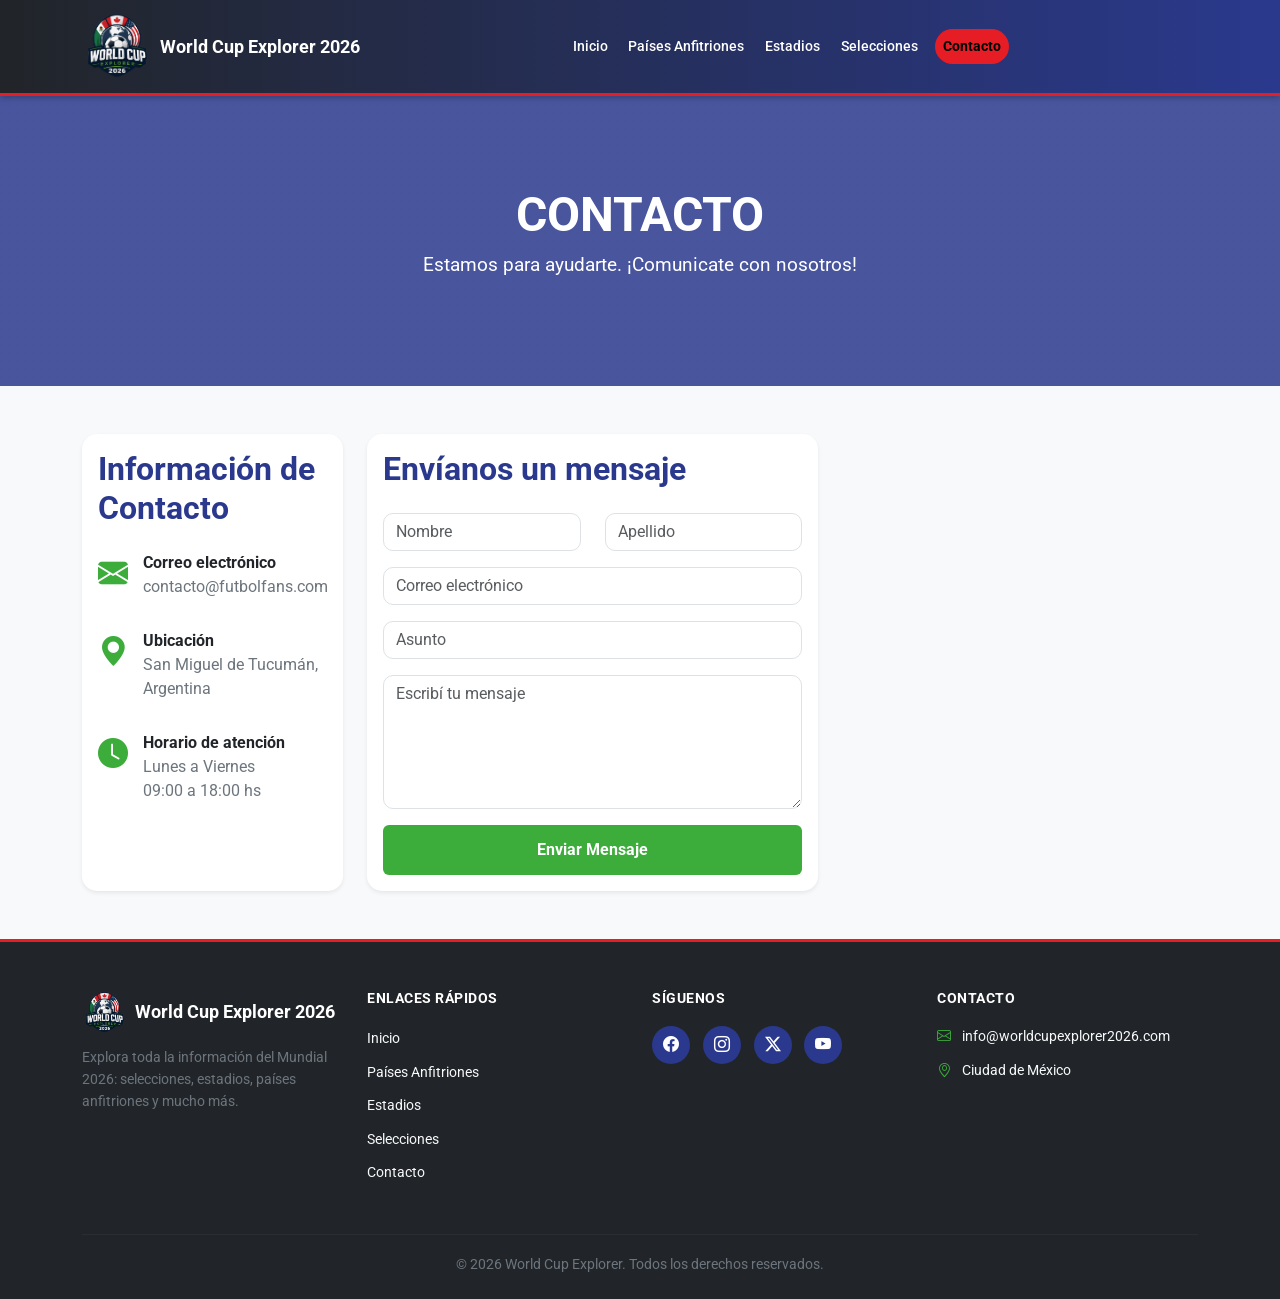
==== commit eecf9799: "Merge pull request #21 from lioneldebortoli/feature/enviarMensaje/contacto hice un formulario" ====
--- a/pages/contacto.html
+++ b/pages/contacto.html
@@ -119,6 +119,65 @@
           </div>
 
         </div>
+         <div class="col-lg-5">
+
+                <div class="card shadow-sm">
+
+                    <div class="card-body">
+
+                        <h2 class="titulo mb-4">Envíanos un mensaje</h2>
+
+                        <form>
+
+                            <div class="row">
+
+                                <div class="col-md-6 mb-3">
+
+                                    <input type="text" class="form-control" placeholder="Nombre">
+
+                                </div>
+
+                                <div class="col-md-6 mb-3">
+
+                                    <input type="text" class="form-control" placeholder="Apellido">
+
+                                </div>
+
+                            </div>
+
+                            <div class="mb-3">
+
+                                <input type="email" class="form-control" placeholder="Correo electrónico">
+
+                            </div>
+
+                            <div class="mb-3">
+
+                                <input type="text" class="form-control" placeholder="Asunto">
+
+                            </div>
+
+                            <div class="mb-3">
+
+                                <textarea class="form-control" rows="5"
+                                    placeholder="Escribí tu mensaje"></textarea>
+
+                            </div>
+
+                            <button class="btn boton w-100">
+
+                                Enviar Mensaje
+
+                            </button>
+
+                        </form>
+
+                    </div>
+
+                </div>
+
+            </div>
+
   </main>
   <footer class="wc-footer">
     <div class="container">
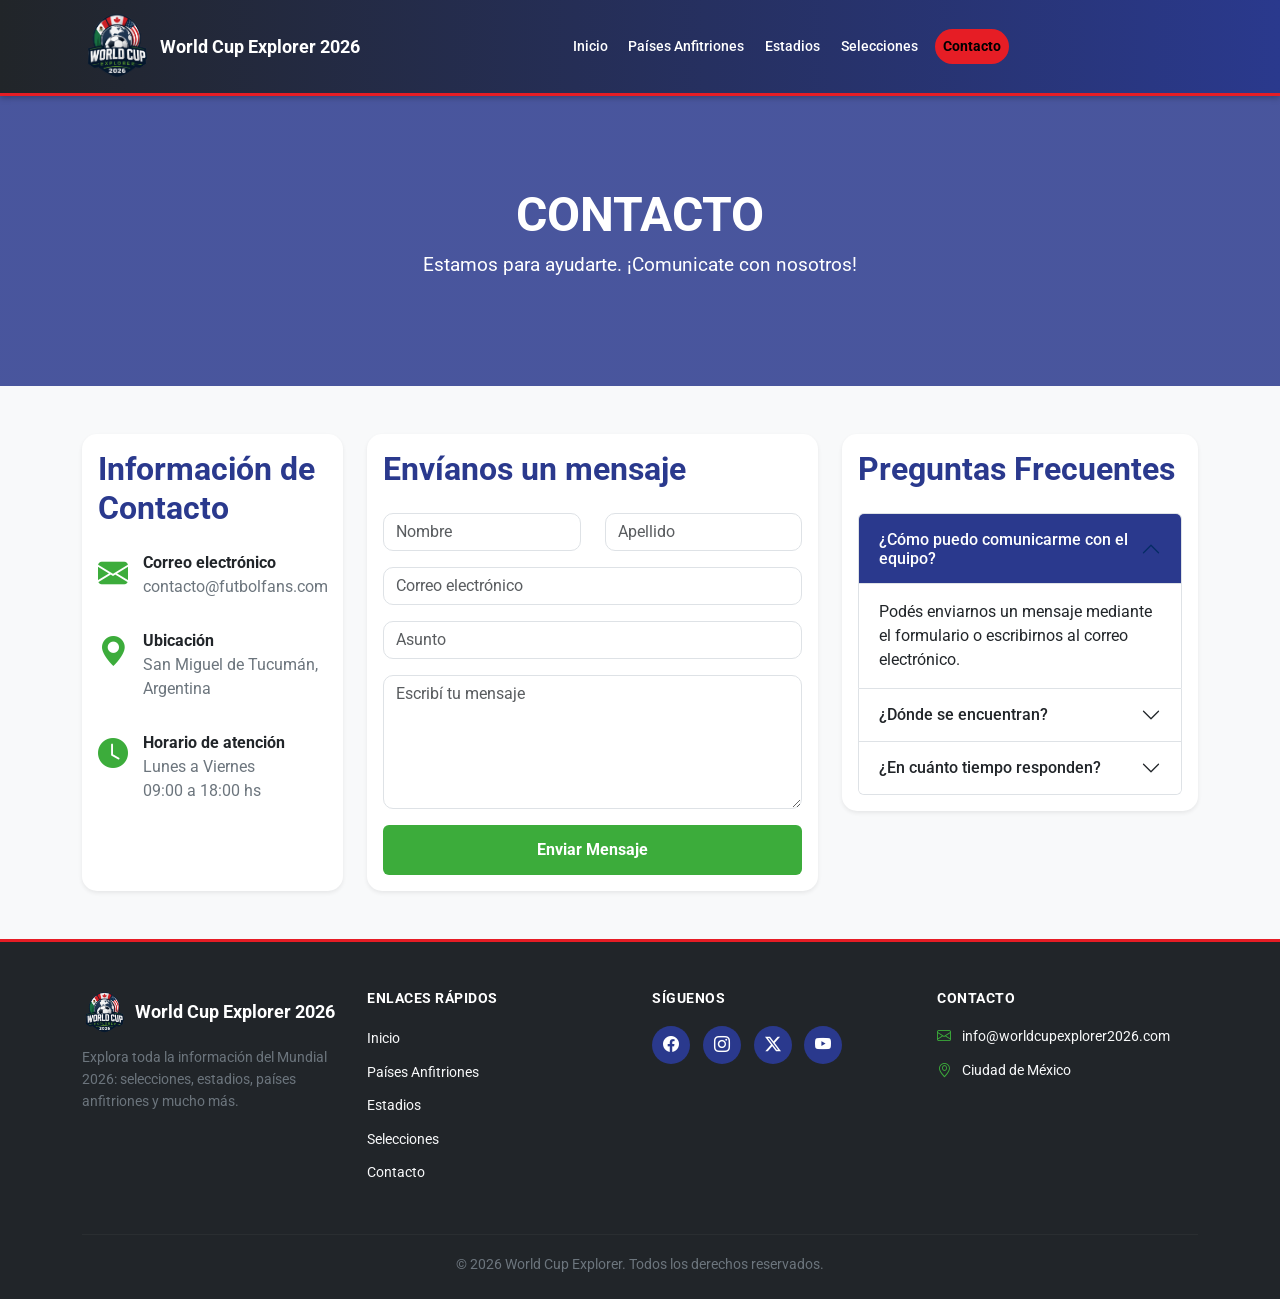
==== commit d130371f: "Merge pull request #22 from lioneldebortoli/feature/PreguntasFrecuentes/contacto hice un acordion co" ====
--- a/pages/contacto.html
+++ b/pages/contacto.html
@@ -119,64 +119,157 @@
           </div>
 
         </div>
-         <div class="col-lg-5">
-
-                <div class="card shadow-sm">
-
-                    <div class="card-body">
-
-                        <h2 class="titulo mb-4">Envíanos un mensaje</h2>
-
-                        <form>
-
-                            <div class="row">
-
-                                <div class="col-md-6 mb-3">
-
-                                    <input type="text" class="form-control" placeholder="Nombre">
-
-                                </div>
-
-                                <div class="col-md-6 mb-3">
-
-                                    <input type="text" class="form-control" placeholder="Apellido">
-
-                                </div>
-
-                            </div>
-
-                            <div class="mb-3">
-
-                                <input type="email" class="form-control" placeholder="Correo electrónico">
-
-                            </div>
-
-                            <div class="mb-3">
-
-                                <input type="text" class="form-control" placeholder="Asunto">
-
-                            </div>
-
-                            <div class="mb-3">
-
-                                <textarea class="form-control" rows="5"
-                                    placeholder="Escribí tu mensaje"></textarea>
-
-                            </div>
-
-                            <button class="btn boton w-100">
-
-                                Enviar Mensaje
-
-                            </button>
-
-                        </form>
+        <div class="col-lg-5">
+
+          <div class="card shadow-sm">
+
+            <div class="card-body">
+
+              <h2 class="titulo mb-4">Envíanos un mensaje</h2>
+
+              <form>
+
+                <div class="row">
+
+                  <div class="col-md-6 mb-3">
+
+                    <input type="text" class="form-control" placeholder="Nombre">
+
+                  </div>
+
+                  <div class="col-md-6 mb-3">
+
+                    <input type="text" class="form-control" placeholder="Apellido">
+
+                  </div>
+
+                </div>
+
+                <div class="mb-3">
+
+                  <input type="email" class="form-control" placeholder="Correo electrónico">
+
+                </div>
+
+                <div class="mb-3">
+
+                  <input type="text" class="form-control" placeholder="Asunto">
+
+                </div>
+
+                <div class="mb-3">
+
+                  <textarea class="form-control" rows="5" placeholder="Escribí tu mensaje"></textarea>
+
+                </div>
+
+                <button class="btn boton w-100">
+
+                  Enviar Mensaje
+
+                </button>
+
+              </form>
+
+            </div>
+
+          </div>
+
+        </div>
+        <div class="col-lg-4">
+
+          <div class="card shadow-sm">
+
+            <div class="card-body">
+
+              <h2 class="titulo mb-4">Preguntas Frecuentes</h2>
+
+              <div class="accordion" id="faq">
+
+                <div class="accordion-item">
+
+                  <h2 class="accordion-header">
+
+                    <button class="accordion-button" type="button" data-bs-toggle="collapse"
+                      data-bs-target="#pregunta1">
+
+                      ¿Cómo puedo comunicarme con el equipo?
+
+                    </button>
+
+                  </h2>
+
+                  <div id="pregunta1" class="accordion-collapse collapse show" data-bs-parent="#faq">
+
+                    <div class="accordion-body">
+
+                      Podés enviarnos un mensaje mediante el formulario o escribirnos al correo electrónico.
 
                     </div>
 
-                </div>
+                  </div>
+
+                </div>
+
+                <div class="accordion-item">
+
+                  <h2 class="accordion-header">
+
+                    <button class="accordion-button collapsed" type="button" data-bs-toggle="collapse"
+                      data-bs-target="#pregunta2">
+
+                      ¿Dónde se encuentran?
+
+                    </button>
+
+                  </h2>
+
+                  <div id="pregunta2" class="accordion-collapse collapse" data-bs-parent="#faq">
+
+                    <div class="accordion-body">
+
+                      Nuestra referencia es San Miguel de Tucumán, Argentina.
+
+                    </div>
+
+                  </div>
+
+                </div>
+
+                <div class="accordion-item">
+
+                  <h2 class="accordion-header">
+
+                    <button class="accordion-button collapsed" type="button" data-bs-toggle="collapse"
+                      data-bs-target="#pregunta3">
+
+                      ¿En cuánto tiempo responden?
+
+                    </button>
+
+                  </h2>
+
+                  <div id="pregunta3" class="accordion-collapse collapse" data-bs-parent="#faq">
+
+                    <div class="accordion-body">
+
+                      Respondemos normalmente dentro de las primeras 24 horas hábiles.
+
+                    </div>
+
+                  </div>
+
+                </div>
+
+              </div>
 
             </div>
+
+          </div>
+
+        </div>
+
+      </div>
 
   </main>
   <footer class="wc-footer">
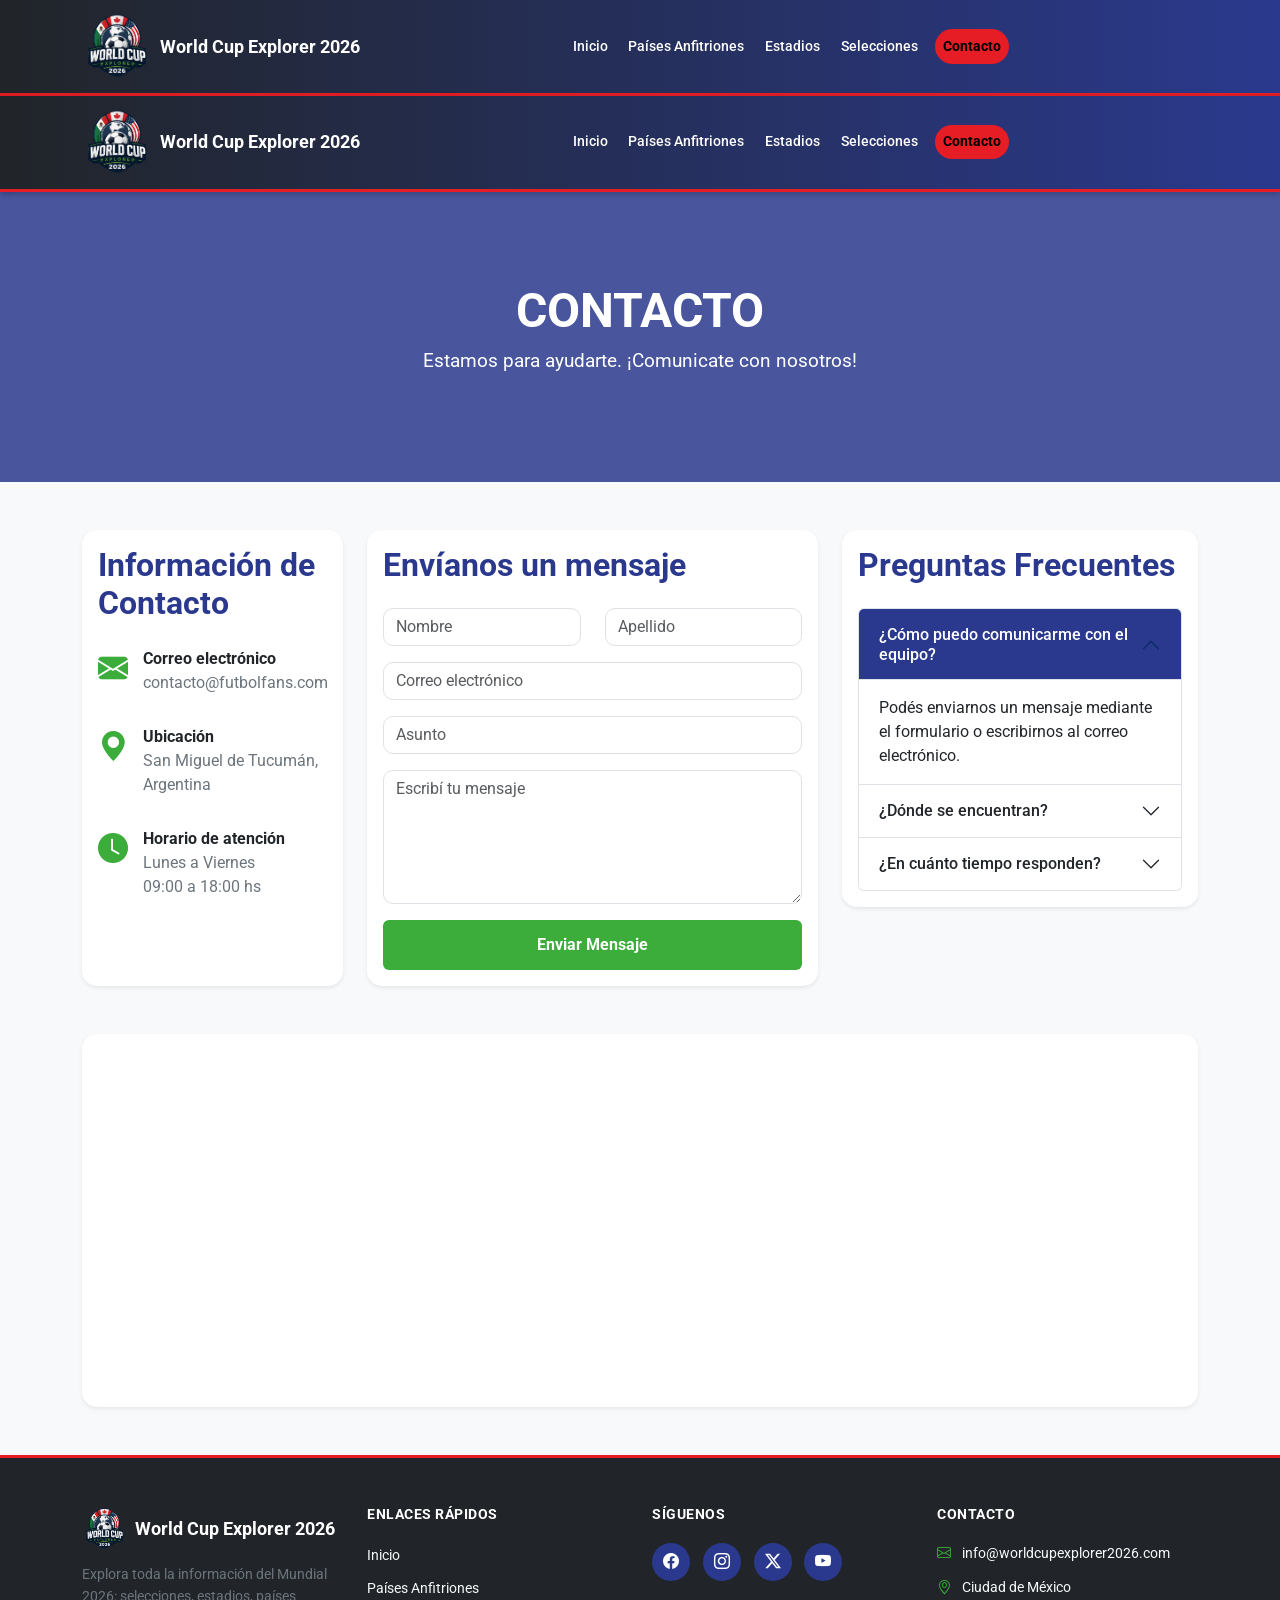
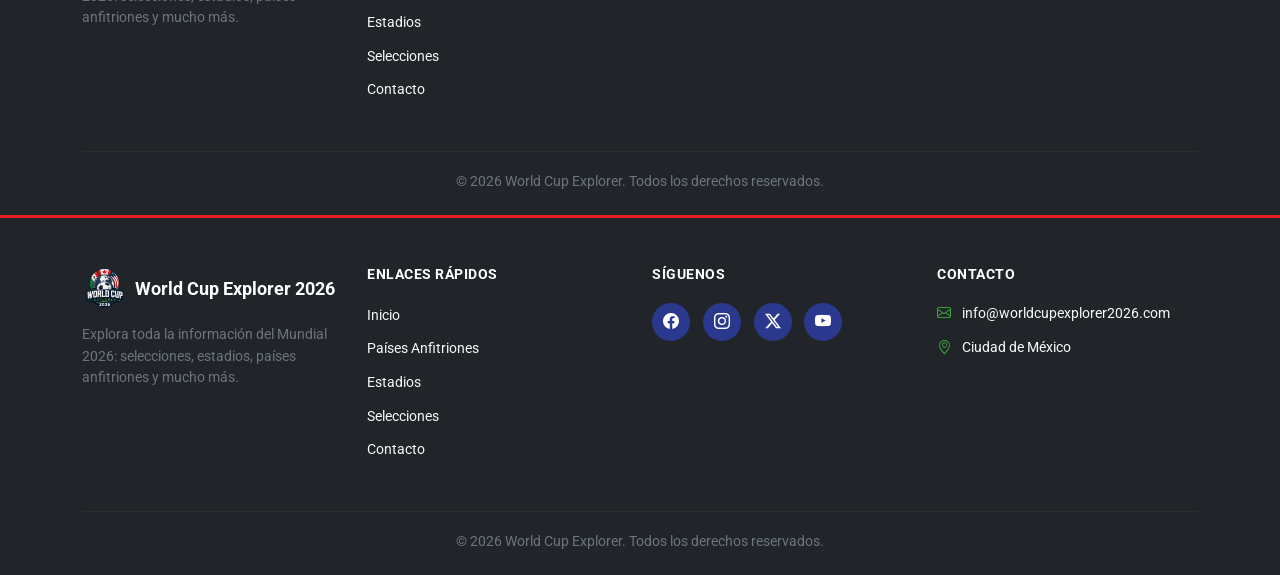
==== commit bcf0dc94: "Merge pull request #23 from lioneldebortoli/feature/min-max/contacto Feature/min max/contacto" ====
--- a/pages/contacto.html
+++ b/pages/contacto.html
@@ -52,6 +52,60 @@
     </nav>
   </header>
   <main>
+    <!DOCTYPE html>
+<html lang="en">
+
+<head>
+  <meta charset="UTF-8">
+  <meta name="description"
+    content="Todo sobre el Mundial 2026: países anfitriones, estadios, selecciones participantes y el camino hacia la gran competencia internacional de fútbol." />
+  <meta name="keywords"
+    content="Mundial 2026, Copa Mundial FIFA 2026, países anfitriones, estadios Mundial 2026, selecciones Mundial 2026, fútbol internacional, calendario mundialista" />
+  <meta name="author" content="GrupoWorldCup">
+  <meta name="viewport" content="width=device-width, initial-scale=1.0">
+  <title>WC Explorer | Contacto</title>
+  <link href="https://cdn.jsdelivr.net/npm/bootstrap@5.3.8/dist/css/bootstrap.min.css" rel="stylesheet"
+    integrity="sha384-sRIl4kxILFvY47J16cr9ZwB07vP4J8+LH7qKQnuqkuIAvNWLzeN8tE5YBujZqJLB" crossorigin="anonymous">
+  <link rel="stylesheet" href="https://cdn.jsdelivr.net/npm/bootstrap-icons@1.13.1/font/bootstrap-icons.min.css">
+  <link rel="shortcut icon" href="/assets/img/logowc.png" type="image/x-icon">
+  <link rel="stylesheet" href="/css/contacto.css">
+</head>
+
+<body>
+  <header>
+    <nav class="navbar navbar-expand-lg wc-navbar">
+      <div class="container">
+        <a class="navbar-brand wc-brand" href="/index.html">
+          <img src="/assets/img/logowc.png" alt="Logo WC Explorer" class="wc-logo" />
+          <span class="wc-brand-name">World Cup Explorer 2026</span>
+        </a>
+        <button class="navbar-toggler" type="button" data-bs-toggle="collapse" data-bs-target="#navbarMenu"
+          aria-controls="navbarMenu" aria-expanded="false" aria-label="Abrir menú">
+          <span class="navbar-toggler-icon"></span>
+        </button>
+        <div class="collapse navbar-collapse" id="navbarMenu">
+          <ul class="navbar-nav mx-auto mb-2 mb-lg-0 wc-nav-list">
+            <li class="nav-item">
+              <a class="nav-link wc-nav-link" href="/index.html">Inicio</a>
+            </li>
+            <li class="nav-item">
+              <a class="nav-link wc-nav-link " href="/pages/paisesAnfitriones.html">Países Anfitriones</a>
+            </li>
+            <li class="nav-item">
+              <a class="nav-link wc-nav-link" href="/pages/estadios.html">Estadios</a>
+            </li>
+            <li class="nav-item">
+              <a class="nav-link wc-nav-link " href="/pages/selecciones.html">Selecciones</a>
+            </li>
+            <li class="nav-item">
+              <a class="nav-link wc-nav-link wc-nav-cta active" href="/pages/contacto.html">Contacto</a>
+            </li>
+          </ul>
+        </div>
+      </div>
+    </nav>
+  </header>
+  <main>
     <section class="banner-contacto">
       <div class="container text-center">
         <h1>CONTACTO</h1>
@@ -133,13 +187,13 @@
 
                   <div class="col-md-6 mb-3">
 
-                    <input type="text" class="form-control" placeholder="Nombre">
+                    <input type="text" class="form-control" placeholder="Nombre" name="nombre" minlength="2" maxlength="20" required>
 
                   </div>
 
                   <div class="col-md-6 mb-3">
 
-                    <input type="text" class="form-control" placeholder="Apellido">
+                    <input type="text" class="form-control" placeholder="Apellido" name="apellido" minlength="2" maxlength="20" required>
 
                   </div>
 
@@ -147,19 +201,19 @@
 
                 <div class="mb-3">
 
-                  <input type="email" class="form-control" placeholder="Correo electrónico">
+                  <input type="email" class="form-control" placeholder="Correo electrónico" name="correo" minlength="6" maxlength="20" required>
 
                 </div>
 
                 <div class="mb-3">
 
-                  <input type="text" class="form-control" placeholder="Asunto">
+                  <input type="text" class="form-control" placeholder="Asunto" name="asunto" minlength="3" maxlength="80" required>
 
                 </div>
 
                 <div class="mb-3">
 
-                  <textarea class="form-control" rows="5" placeholder="Escribí tu mensaje"></textarea>
+                  <textarea class="form-control" rows="5" placeholder="Escribí tu mensaje" name="mensaje" minlength="10" maxlength="500" required></textarea>
 
                 </div>
 
@@ -270,7 +324,31 @@
         </div>
 
       </div>
-
+      <div class="row mt-5">
+
+            <div class="col-12">
+
+                <div class="card shadow-sm">
+
+                    <div class="card-body p-2">
+
+                        <iframe
+                            src="https://www.google.com/maps/embed?pb=!1m18!1m12!1m3!1d240864.19466120604!2d-99.30842558383632!3d19.390659363393258!2m3!1f0!2f0!3f0!3m2!1i1024!2i768!4f13.1!3m3!1m2!1s0x85ce0026db097507%3A0x54061076265ee841!2zQ2l1ZGFkIGRlIE3DqXhpY28sIENETVgsIE3DqXhpY28!5e0!3m2!1ses-419!2sar!4v1783977800734!5m2!1ses-419!2sar"
+                            width="100%"
+                            height="350"
+                            style="border:0;"
+                            loading="lazy">
+                        </iframe>
+
+                    </div>
+
+                </div>
+
+            </div>
+
+        </div>
+
+    </section>
   </main>
   <footer class="wc-footer">
     <div class="container">
@@ -325,4 +403,59 @@
     crossorigin="anonymous"></script>
 </body>
 
+</html>
+  </main>
+  <footer class="wc-footer">
+    <div class="container">
+      <div class="row wc-footer-top">
+        <div class="col-lg-3 col-md-6 mb-4">
+          <a href="#" class="wc-footer-brand">
+            <img src="/assets/img/logowc.png" alt="Logo WC Explorer" class="wc-footer-logo" />
+            <span>World Cup Explorer 2026</span>
+          </a>
+          <p class="wc-footer-text">
+            Explora toda la información del Mundial 2026: selecciones,
+            estadios, países anfitriones y mucho más.
+          </p>
+        </div>
+        <div class="col-lg-3 col-md-6 mb-4">
+          <h6 class="wc-footer-title">ENLACES RÁPIDOS</h6>
+          <ul class="wc-footer-links">
+            <li><a href="/index.html">Inicio</a></li>
+            <li><a href="/pages/paisesAnfitriones.html">Países Anfitriones</a></li>
+            <li><a href="/pages/estadios.html">Estadios</a></li>
+            <li><a href="/pages/selecciones.html">Selecciones</a></li>
+            <li><a href="/pages/contacto.html">Contacto</a></li>
+          </ul>
+        </div>
+        <div class="col-lg-3 col-md-6 mb-4">
+          <h6 class="wc-footer-title">SÍGUENOS</h6>
+          <div class="wc-footer-social">
+            <a href="/pages/error404.html" aria-label="Facebook"><i class="bi bi-facebook"></i></a>
+            <a href="/pages/error404.html" aria-label="Instagram"><i class="bi bi-instagram"></i></a>
+            <a href="/pages/error404.html" aria-label="Twitter/X"><i class="bi bi-twitter-x"></i></a>
+            <a href="/pages/error404.html" aria-label="YouTube"><i class="bi bi-youtube"></i></a>
+          </div>
+        </div>
+        <div class="col-lg-3 col-md-6 mb-4">
+          <h6 class="wc-footer-title">CONTACTO</h6>
+          <ul class="wc-footer-contact">
+            <li>
+              <i class="bi bi-envelope"></i> info@worldcupexplorer2026.com
+            </li>
+            <li><i class="bi bi-geo-alt"></i> Ciudad de México</li>
+          </ul>
+        </div>
+      </div>
+      <hr class="wc-footer-divider" />
+      <p class="wc-footer-bottom">
+        © 2026 World Cup Explorer. Todos los derechos reservados.
+      </p>
+    </div>
+  </footer>
+  <script src="https://cdn.jsdelivr.net/npm/bootstrap@5.3.8/dist/js/bootstrap.bundle.min.js"
+    integrity="sha384-FKyoEForCGlyvwx9Hj09JcYn3nv7wiPVlz7YYwJrWVcXK/BmnVDxM+D2scQbITxI"
+    crossorigin="anonymous"></script>
+</body>
+
 </html>
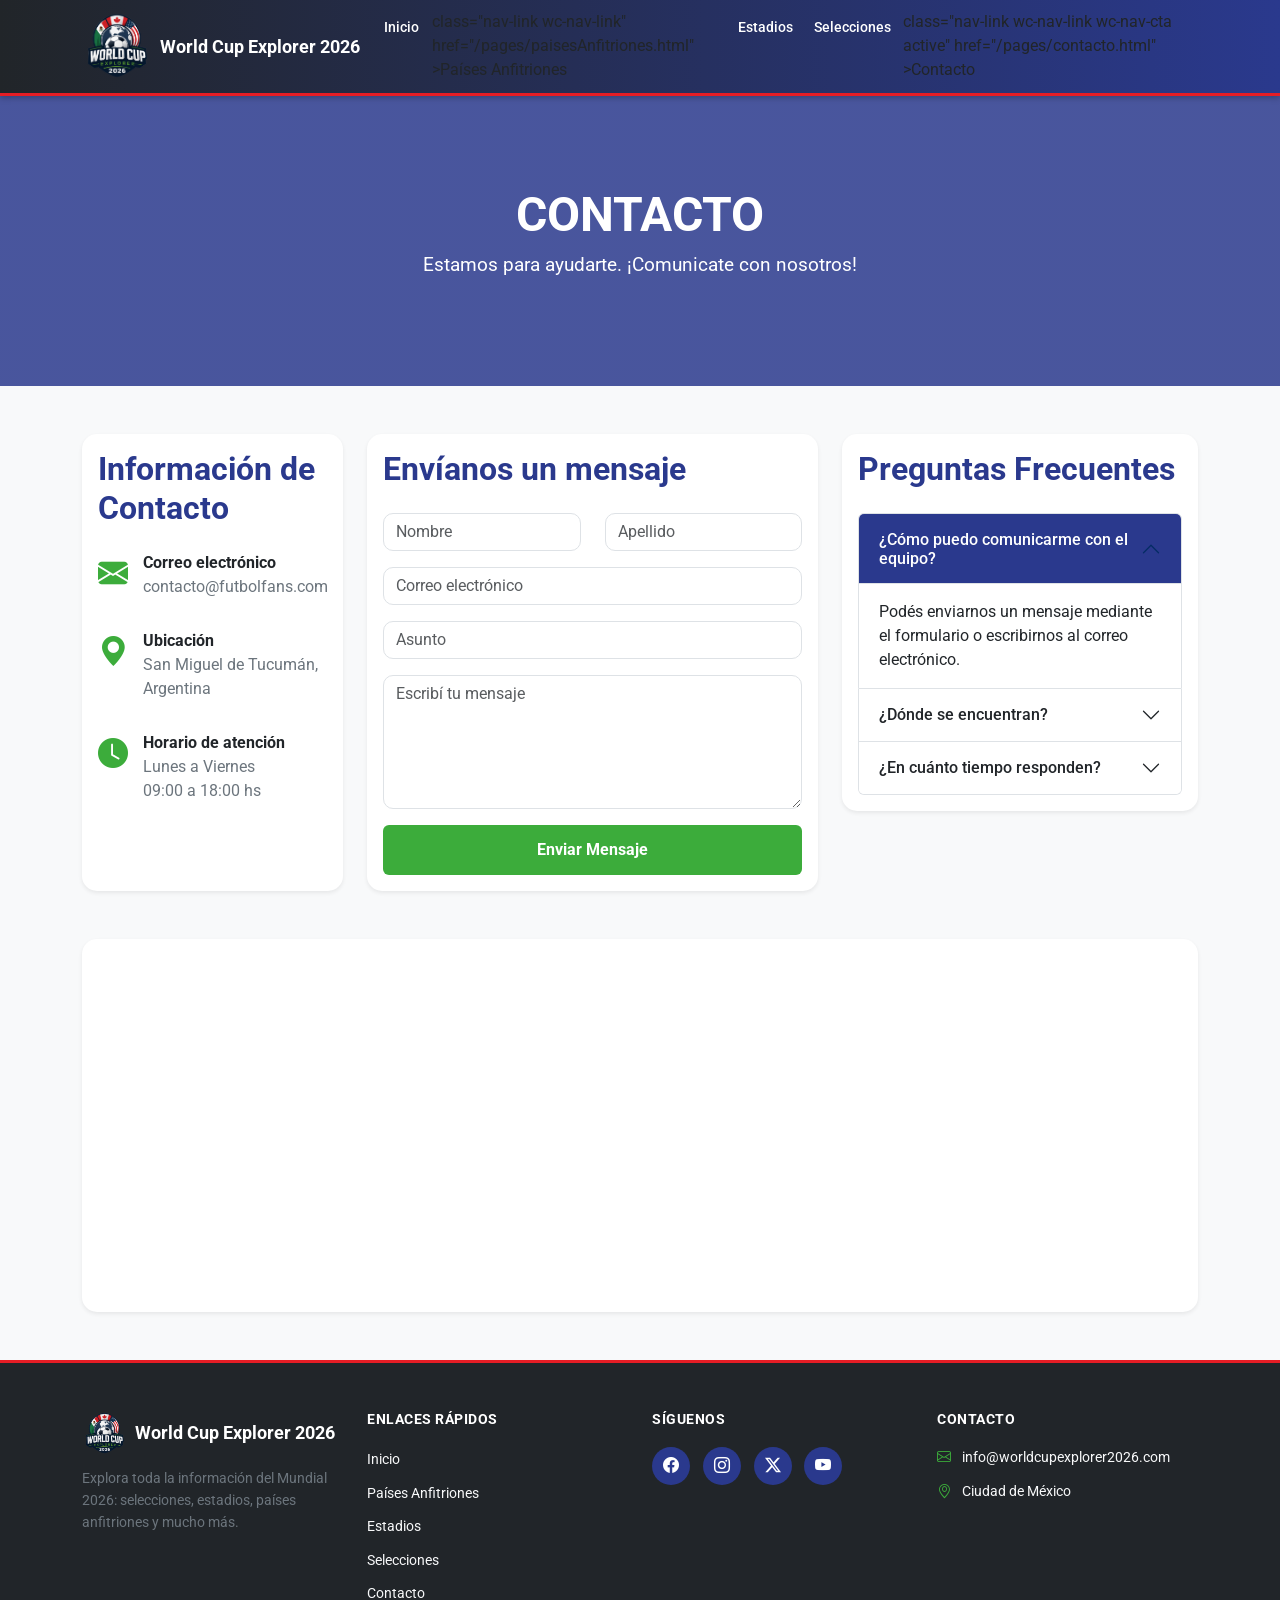
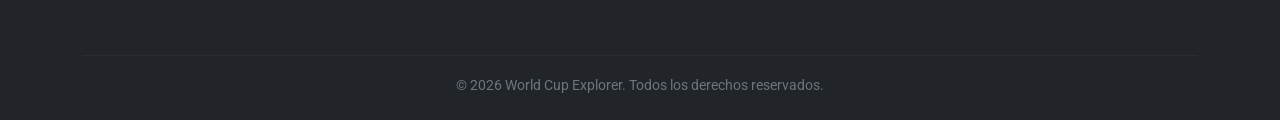
==== commit 9f5c840e: "correji contactos y hice format document" ====
--- a/pages/contacto.html
+++ b/pages/contacto.html
@@ -1,461 +1,369 @@
-<!DOCTYPE html>
+<!doctype html>
 <html lang="en">
-
-<head>
-  <meta charset="UTF-8">
-  <meta name="description"
-    content="Todo sobre el Mundial 2026: países anfitriones, estadios, selecciones participantes y el camino hacia la gran competencia internacional de fútbol." />
-  <meta name="keywords"
-    content="Mundial 2026, Copa Mundial FIFA 2026, países anfitriones, estadios Mundial 2026, selecciones Mundial 2026, fútbol internacional, calendario mundialista" />
-  <meta name="author" content="GrupoWorldCup">
-  <meta name="viewport" content="width=device-width, initial-scale=1.0">
-  <title>WC Explorer | Contacto</title>
-  <link href="https://cdn.jsdelivr.net/npm/bootstrap@5.3.8/dist/css/bootstrap.min.css" rel="stylesheet"
-    integrity="sha384-sRIl4kxILFvY47J16cr9ZwB07vP4J8+LH7qKQnuqkuIAvNWLzeN8tE5YBujZqJLB" crossorigin="anonymous">
-  <link rel="stylesheet" href="https://cdn.jsdelivr.net/npm/bootstrap-icons@1.13.1/font/bootstrap-icons.min.css">
-  <link rel="shortcut icon" href="/assets/img/logowc.png" type="image/x-icon">
-  <link rel="stylesheet" href="/css/contacto.css">
-</head>
-
-<body>
-  <header>
-    <nav class="navbar navbar-expand-lg wc-navbar">
+  <head>
+    <meta charset="UTF-8" />
+    <meta
+      name="description"
+      content="Todo sobre el Mundial 2026: países anfitriones, estadios, selecciones participantes y el camino hacia la gran competencia internacional de fútbol."
+    />
+    <meta
+      name="keywords"
+      content="Mundial 2026, Copa Mundial FIFA 2026, países anfitriones, estadios Mundial 2026, selecciones Mundial 2026, fútbol internacional, calendario mundialista"
+    />
+    <meta name="author" content="GrupoWorldCup" />
+    <meta name="viewport" content="width=device-width, initial-scale=1.0" />
+    <title>WC Explorer | Contacto</title>
+    <link
+      href="https://cdn.jsdelivr.net/npm/bootstrap@5.3.8/dist/css/bootstrap.min.css"
+      rel="stylesheet"
+      integrity="sha384-sRIl4kxILFvY47J16cr9ZwB07vP4J8+LH7qKQnuqkuIAvNWLzeN8tE5YBujZqJLB"
+      crossorigin="anonymous"
+    />
+    <link
+      rel="stylesheet"
+      href="https://cdn.jsdelivr.net/npm/bootstrap-icons@1.13.1/font/bootstrap-icons.min.css"
+    />
+    <link
+      rel="shortcut icon"
+      href="/assets/img/logowc.png"
+      type="image/x-icon"
+    />
+    <link rel="stylesheet" href="/css/contacto.css" />
+  </head>
+
+  <body>
+    <header>
+      <nav class="navbar navbar-expand-lg wc-navbar">
+        <div class="container">
+          <a class="navbar-brand wc-brand" href="/index.html">
+            <img
+              src="/assets/img/logowc.png"
+              alt="Logo WC Explorer"
+              class="wc-logo"
+            />
+            <span class="wc-brand-name">World Cup Explorer 2026</span>
+          </a>
+          <button
+            class="navbar-toggler"
+            type="button"
+            data-bs-toggle="collapse"
+            data-bs-target="#navbarMenu"
+            aria-controls="navbarMenu"
+            aria-expanded="false"
+            aria-label="Abrir menú"
+          >
+            <span class="navbar-toggler-icon"></span>
+          </button>
+          <div class="collapse navbar-collapse" id="navbarMenu">
+            <ul class="navbar-nav mx-auto mb-2 mb-lg-0 wc-nav-list">
+              <li class="nav-item">
+                <a class="nav-link wc-nav-link" href="/index.html">Inicio</a>
+              </li>
+              <li class="nav-item">
+                
+                  class="nav-link wc-nav-link"
+                  href="/pages/paisesAnfitriones.html"
+                  >Países Anfitriones</a
+                >
+              </li>
+              <li class="nav-item">
+                <a class="nav-link wc-nav-link" href="/pages/estadios.html"
+                  >Estadios</a
+                >
+              </li>
+              <li class="nav-item">
+                <a class="nav-link wc-nav-link" href="/pages/selecciones.html"
+                  >Selecciones</a
+                >
+              </li>
+              <li class="nav-item">
+                
+                  class="nav-link wc-nav-link wc-nav-cta active"
+                  href="/pages/contacto.html"
+                  >Contacto</a
+                >
+              </li>
+            </ul>
+          </div>
+        </div>
+      </nav>
+    </header>
+
+    <main>
+      <section class="banner-contacto">
+        <div class="container text-center">
+          <h1>CONTACTO</h1>
+          <p>Estamos para ayudarte. ¡Comunicate con nosotros!</p>
+        </div>
+      </section>
+
+      <section class="container py-5">
+        <div class="row g-4">
+          <div class="col-lg-3">
+            <div class="card shadow-sm h-100">
+              <div class="card-body">
+                <h2 class="titulo mb-4">Información de Contacto</h2>
+
+                <div class="info">
+                  <i class="bi bi-envelope-fill"></i>
+                  <div>
+                    <strong>Correo electrónico</strong>
+                    <p>contacto@futbolfans.com</p>
+                  </div>
+                </div>
+
+                <div class="info">
+                  <i class="bi bi-geo-alt-fill"></i>
+                  <div>
+                    <strong>Ubicación</strong>
+                    <p>San Miguel de Tucumán, Argentina</p>
+                  </div>
+                </div>
+
+                <div class="info">
+                  <i class="bi bi-clock-fill"></i>
+                  <div>
+                    <strong>Horario de atención</strong>
+                    <p>Lunes a Viernes<br />09:00 a 18:00 hs</p>
+                  </div>
+                </div>
+              </div>
+            </div>
+          </div>
+
+          <div class="col-lg-5">
+            <div class="card shadow-sm">
+              <div class="card-body">
+                <h2 class="titulo mb-4">Envíanos un mensaje</h2>
+
+                <form>
+                  <div class="row">
+                    <div class="col-md-6 mb-3">
+                      <input
+                        type="text"
+                        class="form-control"
+                        placeholder="Nombre"
+                        name="nombre"
+                        minlength="2"
+                        maxlength="20"
+                        required
+                      />
+                    </div>
+
+                    <div class="col-md-6 mb-3">
+                      <input
+                        type="text"
+                        class="form-control"
+                        placeholder="Apellido"
+                        name="apellido"
+                        minlength="2"
+                        maxlength="20"
+                        required
+                      />
+                    </div>
+                  </div>
+
+                  <div class="mb-3">
+                    <input
+                      type="email"
+                      class="form-control"
+                      placeholder="Correo electrónico"
+                      name="correo"
+                      minlength="6"
+                      maxlength="20"
+                      required
+                    />
+                  </div>
+
+                  <div class="mb-3">
+                    <input
+                      type="text"
+                      class="form-control"
+                      placeholder="Asunto"
+                      name="asunto"
+                      minlength="3"
+                      maxlength="80"
+                      required
+                    />
+                  </div>
+
+                  <div class="mb-3">
+                    <textarea
+                      class="form-control"
+                      rows="5"
+                      placeholder="Escribí tu mensaje"
+                      name="mensaje"
+                      minlength="10"
+                      maxlength="500"
+                      required
+                    ></textarea>
+                  </div>
+
+                  <button class="btn boton w-100">Enviar Mensaje</button>
+                </form>
+              </div>
+            </div>
+          </div>
+          <div class="col-lg-4">
+            <div class="card shadow-sm">
+              <div class="card-body">
+                <h2 class="titulo mb-4">Preguntas Frecuentes</h2>
+                <div class="accordion" id="faq">
+                  <div class="accordion-item">
+                    <h2 class="accordion-header">
+                      <button
+                        class="accordion-button"
+                        type="button"
+                        data-bs-toggle="collapse"
+                        data-bs-target="#pregunta1"
+                      >
+                        ¿Cómo puedo comunicarme con el equipo?
+                      </button>
+                    </h2>
+                    <div
+                      id="pregunta1"
+                      class="accordion-collapse collapse show"
+                      data-bs-parent="#faq"
+                    >
+                      <div class="accordion-body">
+                        Podés enviarnos un mensaje mediante el formulario o
+                        escribirnos al correo electrónico.
+                      </div>
+                    </div>
+                  </div>
+                  <div class="accordion-item">
+                    <h2 class="accordion-header">
+                      <button
+                        class="accordion-button collapsed"
+                        type="button"
+                        data-bs-toggle="collapse"
+                        data-bs-target="#pregunta2"
+                      >
+                        ¿Dónde se encuentran?
+                      </button>
+                    </h2>
+                    <div
+                      id="pregunta2"
+                      class="accordion-collapse collapse"
+                      data-bs-parent="#faq"
+                    >
+                      <div class="accordion-body">
+                        Nuestra referencia es San Miguel de Tucumán,
+                        Argentina.
+                      </div>
+                    </div>
+                  </div>
+                  <div class="accordion-item">
+                    <h2 class="accordion-header">
+                      <button
+                        class="accordion-button collapsed"
+                        type="button"
+                        data-bs-toggle="collapse"
+                        data-bs-target="#pregunta3"
+                      >
+                        ¿En cuánto tiempo responden?
+                      </button>
+                    </h2>
+                    <div
+                      id="pregunta3"
+                      class="accordion-collapse collapse"
+                      data-bs-parent="#faq"
+                    >
+                      <div class="accordion-body">
+                        Respondemos normalmente dentro de las primeras 24
+                        horas hábiles.
+                      </div>
+                    </div>
+                  </div>
+                </div>
+              </div>
+            </div>
+          </div>
+        </div>
+        <div class="row mt-5">
+          <div class="col-12">
+            <div class="card shadow-sm">
+              <div class="card-body p-2">
+                <iframe
+                  src="https://www.google.com/maps/embed?pb=!1m18!1m12!1m3!1d240864.19466120604!2d-99.30842558383632!3d19.390659363393258!2m3!1f0!2f0!3f0!3m2!1i1024!2i768!4f13.1!3m3!1m2!1s0x85ce0026db097507%3A0x54061076265ee841!2zQ2l1ZGFkIGRlIE3DqXhpY28sIENETVgsIE3DqXhpY28!5e0!3m2!1ses-419!2sar!4v1783977800734!5m2!1ses-419!2sar"
+                  width="100%"
+                  height="350"
+                  style="border: 0"
+                  loading="lazy"
+                >
+                </iframe>
+              </div>
+            </div>
+          </div>
+        </div>
+      </section>
+    </main>
+    <footer class="wc-footer">
       <div class="container">
-        <a class="navbar-brand wc-brand" href="/index.html">
-          <img src="/assets/img/logowc.png" alt="Logo WC Explorer" class="wc-logo" />
-          <span class="wc-brand-name">World Cup Explorer 2026</span>
-        </a>
-        <button class="navbar-toggler" type="button" data-bs-toggle="collapse" data-bs-target="#navbarMenu"
-          aria-controls="navbarMenu" aria-expanded="false" aria-label="Abrir menú">
-          <span class="navbar-toggler-icon"></span>
-        </button>
-        <div class="collapse navbar-collapse" id="navbarMenu">
-          <ul class="navbar-nav mx-auto mb-2 mb-lg-0 wc-nav-list">
-            <li class="nav-item">
-              <a class="nav-link wc-nav-link" href="/index.html">Inicio</a>
-            </li>
-            <li class="nav-item">
-              <a class="nav-link wc-nav-link " href="/pages/paisesAnfitriones.html">Países Anfitriones</a>
-            </li>
-            <li class="nav-item">
-              <a class="nav-link wc-nav-link" href="/pages/estadios.html">Estadios</a>
-            </li>
-            <li class="nav-item">
-              <a class="nav-link wc-nav-link " href="/pages/selecciones.html">Selecciones</a>
-            </li>
-            <li class="nav-item">
-              <a class="nav-link wc-nav-link wc-nav-cta active" href="/pages/contacto.html">Contacto</a>
-            </li>
-          </ul>
-        </div>
+        <div class="row wc-footer-top">
+          <div class="col-lg-3 col-md-6 mb-4">
+            <a href="#" class="wc-footer-brand">
+              <img
+                src="/assets/img/logowc.png"
+                alt="Logo WC Explorer"
+                class="wc-footer-logo"
+              />
+              <span>World Cup Explorer 2026</span>
+            </a>
+            <p class="wc-footer-text">
+              Explora toda la información del Mundial 2026: selecciones,
+              estadios, países anfitriones y mucho más.
+            </p>
+          </div>
+          <div class="col-lg-3 col-md-6 mb-4">
+            <h6 class="wc-footer-title">ENLACES RÁPIDOS</h6>
+            <ul class="wc-footer-links">
+              <li><a href="/index.html">Inicio</a></li>
+              <li>
+                <a href="/pages/paisesAnfitriones.html">Países Anfitriones</a>
+              </li>
+              <li><a href="/pages/estadios.html">Estadios</a></li>
+              <li><a href="/pages/selecciones.html">Selecciones</a></li>
+              <li><a href="/pages/contacto.html">Contacto</a></li>
+            </ul>
+          </div>
+          <div class="col-lg-3 col-md-6 mb-4">
+            <h6 class="wc-footer-title">SÍGUENOS</h6>
+            <div class="wc-footer-social">
+              <a href="/pages/error404.html" aria-label="Facebook"
+                ><i class="bi bi-facebook"></i
+              ></a>
+              <a href="/pages/error404.html" aria-label="Instagram"
+                ><i class="bi bi-instagram"></i
+              ></a>
+              <a href="/pages/error404.html" aria-label="Twitter/X"
+                ><i class="bi bi-twitter-x"></i
+              ></a>
+              <a href="/pages/error404.html" aria-label="YouTube"
+                ><i class="bi bi-youtube"></i
+              ></a>
+            </div>
+          </div>
+          <div class="col-lg-3 col-md-6 mb-4">
+            <h6 class="wc-footer-title">CONTACTO</h6>
+            <ul class="wc-footer-contact">
+              <li>
+                <i class="bi bi-envelope"></i> info@worldcupexplorer2026.com
+              </li>
+              <li><i class="bi bi-geo-alt"></i> Ciudad de México</li>
+            </ul>
+          </div>
+        </div>
+        <hr class="wc-footer-divider" />
+        <p class="wc-footer-bottom">
+          © 2026 World Cup Explorer. Todos los derechos reservados.
+        </p>
       </div>
-    </nav>
-  </header>
-  <main>
-    <!DOCTYPE html>
-<html lang="en">
-
-<head>
-  <meta charset="UTF-8">
-  <meta name="description"
-    content="Todo sobre el Mundial 2026: países anfitriones, estadios, selecciones participantes y el camino hacia la gran competencia internacional de fútbol." />
-  <meta name="keywords"
-    content="Mundial 2026, Copa Mundial FIFA 2026, países anfitriones, estadios Mundial 2026, selecciones Mundial 2026, fútbol internacional, calendario mundialista" />
-  <meta name="author" content="GrupoWorldCup">
-  <meta name="viewport" content="width=device-width, initial-scale=1.0">
-  <title>WC Explorer | Contacto</title>
-  <link href="https://cdn.jsdelivr.net/npm/bootstrap@5.3.8/dist/css/bootstrap.min.css" rel="stylesheet"
-    integrity="sha384-sRIl4kxILFvY47J16cr9ZwB07vP4J8+LH7qKQnuqkuIAvNWLzeN8tE5YBujZqJLB" crossorigin="anonymous">
-  <link rel="stylesheet" href="https://cdn.jsdelivr.net/npm/bootstrap-icons@1.13.1/font/bootstrap-icons.min.css">
-  <link rel="shortcut icon" href="/assets/img/logowc.png" type="image/x-icon">
-  <link rel="stylesheet" href="/css/contacto.css">
-</head>
-
-<body>
-  <header>
-    <nav class="navbar navbar-expand-lg wc-navbar">
-      <div class="container">
-        <a class="navbar-brand wc-brand" href="/index.html">
-          <img src="/assets/img/logowc.png" alt="Logo WC Explorer" class="wc-logo" />
-          <span class="wc-brand-name">World Cup Explorer 2026</span>
-        </a>
-        <button class="navbar-toggler" type="button" data-bs-toggle="collapse" data-bs-target="#navbarMenu"
-          aria-controls="navbarMenu" aria-expanded="false" aria-label="Abrir menú">
-          <span class="navbar-toggler-icon"></span>
-        </button>
-        <div class="collapse navbar-collapse" id="navbarMenu">
-          <ul class="navbar-nav mx-auto mb-2 mb-lg-0 wc-nav-list">
-            <li class="nav-item">
-              <a class="nav-link wc-nav-link" href="/index.html">Inicio</a>
-            </li>
-            <li class="nav-item">
-              <a class="nav-link wc-nav-link " href="/pages/paisesAnfitriones.html">Países Anfitriones</a>
-            </li>
-            <li class="nav-item">
-              <a class="nav-link wc-nav-link" href="/pages/estadios.html">Estadios</a>
-            </li>
-            <li class="nav-item">
-              <a class="nav-link wc-nav-link " href="/pages/selecciones.html">Selecciones</a>
-            </li>
-            <li class="nav-item">
-              <a class="nav-link wc-nav-link wc-nav-cta active" href="/pages/contacto.html">Contacto</a>
-            </li>
-          </ul>
-        </div>
-      </div>
-    </nav>
-  </header>
-  <main>
-    <section class="banner-contacto">
-      <div class="container text-center">
-        <h1>CONTACTO</h1>
-        <p>Estamos para ayudarte. ¡Comunicate con nosotros!</p>
-      </div>
-    </section>
-    <section class="container py-5">
-
-      <div class="row g-4">
-
-        <!-- Información -->
-
-        <div class="col-lg-3">
-
-          <div class="card shadow-sm h-100">
-
-            <div class="card-body">
-
-              <h2 class="titulo mb-4">Información de Contacto</h2>
-
-              <div class="info">
-
-                <i class="bi bi-envelope-fill"></i>
-
-                <div>
-
-                  <strong>Correo electrónico</strong>
-
-                  <p>contacto@futbolfans.com</p>
-
-                </div>
-
-              </div>
-
-              <div class="info">
-
-                <i class="bi bi-geo-alt-fill"></i>
-
-                <div>
-
-                  <strong>Ubicación</strong>
-
-                  <p>San Miguel de Tucumán, Argentina</p>
-
-                </div>
-
-              </div>
-
-              <div class="info">
-
-                <i class="bi bi-clock-fill"></i>
-
-                <div>
-
-                  <strong>Horario de atención</strong>
-
-                  <p>Lunes a Viernes<br>09:00 a 18:00 hs</p>
-
-                </div>
-
-              </div>
-
-            </div>
-
-          </div>
-
-        </div>
-        <div class="col-lg-5">
-
-          <div class="card shadow-sm">
-
-            <div class="card-body">
-
-              <h2 class="titulo mb-4">Envíanos un mensaje</h2>
-
-              <form>
-
-                <div class="row">
-
-                  <div class="col-md-6 mb-3">
-
-                    <input type="text" class="form-control" placeholder="Nombre" name="nombre" minlength="2" maxlength="20" required>
-
-                  </div>
-
-                  <div class="col-md-6 mb-3">
-
-                    <input type="text" class="form-control" placeholder="Apellido" name="apellido" minlength="2" maxlength="20" required>
-
-                  </div>
-
-                </div>
-
-                <div class="mb-3">
-
-                  <input type="email" class="form-control" placeholder="Correo electrónico" name="correo" minlength="6" maxlength="20" required>
-
-                </div>
-
-                <div class="mb-3">
-
-                  <input type="text" class="form-control" placeholder="Asunto" name="asunto" minlength="3" maxlength="80" required>
-
-                </div>
-
-                <div class="mb-3">
-
-                  <textarea class="form-control" rows="5" placeholder="Escribí tu mensaje" name="mensaje" minlength="10" maxlength="500" required></textarea>
-
-                </div>
-
-                <button class="btn boton w-100">
-
-                  Enviar Mensaje
-
-                </button>
-
-              </form>
-
-            </div>
-
-          </div>
-
-        </div>
-        <div class="col-lg-4">
-
-          <div class="card shadow-sm">
-
-            <div class="card-body">
-
-              <h2 class="titulo mb-4">Preguntas Frecuentes</h2>
-
-              <div class="accordion" id="faq">
-
-                <div class="accordion-item">
-
-                  <h2 class="accordion-header">
-
-                    <button class="accordion-button" type="button" data-bs-toggle="collapse"
-                      data-bs-target="#pregunta1">
-
-                      ¿Cómo puedo comunicarme con el equipo?
-
-                    </button>
-
-                  </h2>
-
-                  <div id="pregunta1" class="accordion-collapse collapse show" data-bs-parent="#faq">
-
-                    <div class="accordion-body">
-
-                      Podés enviarnos un mensaje mediante el formulario o escribirnos al correo electrónico.
-
-                    </div>
-
-                  </div>
-
-                </div>
-
-                <div class="accordion-item">
-
-                  <h2 class="accordion-header">
-
-                    <button class="accordion-button collapsed" type="button" data-bs-toggle="collapse"
-                      data-bs-target="#pregunta2">
-
-                      ¿Dónde se encuentran?
-
-                    </button>
-
-                  </h2>
-
-                  <div id="pregunta2" class="accordion-collapse collapse" data-bs-parent="#faq">
-
-                    <div class="accordion-body">
-
-                      Nuestra referencia es San Miguel de Tucumán, Argentina.
-
-                    </div>
-
-                  </div>
-
-                </div>
-
-                <div class="accordion-item">
-
-                  <h2 class="accordion-header">
-
-                    <button class="accordion-button collapsed" type="button" data-bs-toggle="collapse"
-                      data-bs-target="#pregunta3">
-
-                      ¿En cuánto tiempo responden?
-
-                    </button>
-
-                  </h2>
-
-                  <div id="pregunta3" class="accordion-collapse collapse" data-bs-parent="#faq">
-
-                    <div class="accordion-body">
-
-                      Respondemos normalmente dentro de las primeras 24 horas hábiles.
-
-                    </div>
-
-                  </div>
-
-                </div>
-
-              </div>
-
-            </div>
-
-          </div>
-
-        </div>
-
-      </div>
-      <div class="row mt-5">
-
-            <div class="col-12">
-
-                <div class="card shadow-sm">
-
-                    <div class="card-body p-2">
-
-                        <iframe
-                            src="https://www.google.com/maps/embed?pb=!1m18!1m12!1m3!1d240864.19466120604!2d-99.30842558383632!3d19.390659363393258!2m3!1f0!2f0!3f0!3m2!1i1024!2i768!4f13.1!3m3!1m2!1s0x85ce0026db097507%3A0x54061076265ee841!2zQ2l1ZGFkIGRlIE3DqXhpY28sIENETVgsIE3DqXhpY28!5e0!3m2!1ses-419!2sar!4v1783977800734!5m2!1ses-419!2sar"
-                            width="100%"
-                            height="350"
-                            style="border:0;"
-                            loading="lazy">
-                        </iframe>
-
-                    </div>
-
-                </div>
-
-            </div>
-
-        </div>
-
-    </section>
-  </main>
-  <footer class="wc-footer">
-    <div class="container">
-      <div class="row wc-footer-top">
-        <div class="col-lg-3 col-md-6 mb-4">
-          <a href="#" class="wc-footer-brand">
-            <img src="/assets/img/logowc.png" alt="Logo WC Explorer" class="wc-footer-logo" />
-            <span>World Cup Explorer 2026</span>
-          </a>
-          <p class="wc-footer-text">
-            Explora toda la información del Mundial 2026: selecciones,
-            estadios, países anfitriones y mucho más.
-          </p>
-        </div>
-        <div class="col-lg-3 col-md-6 mb-4">
-          <h6 class="wc-footer-title">ENLACES RÁPIDOS</h6>
-          <ul class="wc-footer-links">
-            <li><a href="/index.html">Inicio</a></li>
-            <li><a href="/pages/paisesAnfitriones.html">Países Anfitriones</a></li>
-            <li><a href="/pages/estadios.html">Estadios</a></li>
-            <li><a href="/pages/selecciones.html">Selecciones</a></li>
-            <li><a href="/pages/contacto.html">Contacto</a></li>
-          </ul>
-        </div>
-        <div class="col-lg-3 col-md-6 mb-4">
-          <h6 class="wc-footer-title">SÍGUENOS</h6>
-          <div class="wc-footer-social">
-            <a href="/pages/error404.html" aria-label="Facebook"><i class="bi bi-facebook"></i></a>
-            <a href="/pages/error404.html" aria-label="Instagram"><i class="bi bi-instagram"></i></a>
-            <a href="/pages/error404.html" aria-label="Twitter/X"><i class="bi bi-twitter-x"></i></a>
-            <a href="/pages/error404.html" aria-label="YouTube"><i class="bi bi-youtube"></i></a>
-          </div>
-        </div>
-        <div class="col-lg-3 col-md-6 mb-4">
-          <h6 class="wc-footer-title">CONTACTO</h6>
-          <ul class="wc-footer-contact">
-            <li>
-              <i class="bi bi-envelope"></i> info@worldcupexplorer2026.com
-            </li>
-            <li><i class="bi bi-geo-alt"></i> Ciudad de México</li>
-          </ul>
-        </div>
-      </div>
-      <hr class="wc-footer-divider" />
-      <p class="wc-footer-bottom">
-        © 2026 World Cup Explorer. Todos los derechos reservados.
-      </p>
-    </div>
-  </footer>
-  <script src="https://cdn.jsdelivr.net/npm/bootstrap@5.3.8/dist/js/bootstrap.bundle.min.js"
-    integrity="sha384-FKyoEForCGlyvwx9Hj09JcYn3nv7wiPVlz7YYwJrWVcXK/BmnVDxM+D2scQbITxI"
-    crossorigin="anonymous"></script>
-</body>
-
-</html>
-  </main>
-  <footer class="wc-footer">
-    <div class="container">
-      <div class="row wc-footer-top">
-        <div class="col-lg-3 col-md-6 mb-4">
-          <a href="#" class="wc-footer-brand">
-            <img src="/assets/img/logowc.png" alt="Logo WC Explorer" class="wc-footer-logo" />
-            <span>World Cup Explorer 2026</span>
-          </a>
-          <p class="wc-footer-text">
-            Explora toda la información del Mundial 2026: selecciones,
-            estadios, países anfitriones y mucho más.
-          </p>
-        </div>
-        <div class="col-lg-3 col-md-6 mb-4">
-          <h6 class="wc-footer-title">ENLACES RÁPIDOS</h6>
-          <ul class="wc-footer-links">
-            <li><a href="/index.html">Inicio</a></li>
-            <li><a href="/pages/paisesAnfitriones.html">Países Anfitriones</a></li>
-            <li><a href="/pages/estadios.html">Estadios</a></li>
-            <li><a href="/pages/selecciones.html">Selecciones</a></li>
-            <li><a href="/pages/contacto.html">Contacto</a></li>
-          </ul>
-        </div>
-        <div class="col-lg-3 col-md-6 mb-4">
-          <h6 class="wc-footer-title">SÍGUENOS</h6>
-          <div class="wc-footer-social">
-            <a href="/pages/error404.html" aria-label="Facebook"><i class="bi bi-facebook"></i></a>
-            <a href="/pages/error404.html" aria-label="Instagram"><i class="bi bi-instagram"></i></a>
-            <a href="/pages/error404.html" aria-label="Twitter/X"><i class="bi bi-twitter-x"></i></a>
-            <a href="/pages/error404.html" aria-label="YouTube"><i class="bi bi-youtube"></i></a>
-          </div>
-        </div>
-        <div class="col-lg-3 col-md-6 mb-4">
-          <h6 class="wc-footer-title">CONTACTO</h6>
-          <ul class="wc-footer-contact">
-            <li>
-              <i class="bi bi-envelope"></i> info@worldcupexplorer2026.com
-            </li>
-            <li><i class="bi bi-geo-alt"></i> Ciudad de México</li>
-          </ul>
-        </div>
-      </div>
-      <hr class="wc-footer-divider" />
-      <p class="wc-footer-bottom">
-        © 2026 World Cup Explorer. Todos los derechos reservados.
-      </p>
-    </div>
-  </footer>
-  <script src="https://cdn.jsdelivr.net/npm/bootstrap@5.3.8/dist/js/bootstrap.bundle.min.js"
-    integrity="sha384-FKyoEForCGlyvwx9Hj09JcYn3nv7wiPVlz7YYwJrWVcXK/BmnVDxM+D2scQbITxI"
-    crossorigin="anonymous"></script>
-</body>
-
+    </footer>
+    <script
+      src="https://cdn.jsdelivr.net/npm/bootstrap@5.3.8/dist/js/bootstrap.bundle.min.js"
+      integrity="sha384-FKyoEForCGlyvwx9Hj09JcYn3nv7wiPVlz7YYwJrWVcXK/BmnVDxM+D2scQbITxI"
+      crossorigin="anonymous"
+    ></script>
+  </body>
 </html>
--- a/css/contacto.css
+++ b/css/contacto.css
@@ -244,172 +244,130 @@
 
 @import url("https://fonts.googleapis.com/css2?family=Roboto:wght@100;300;400;500;700;900&display=swap");
 
-:root{
-
-    --azul:#2A398D;
-    --rojo:#E61D25;
-    --verde:#3CAC3B;
-    --blanco:#FFFFFF;
-    --gris:#F8F9FA;
-    --oscuro:#212529;
-    --gris2:#6C757D;
-
-}
-
-*{
-    margin:0;
-    padding:0;
-    box-sizing:border-box;
-    font-family:"Roboto",sans-serif;
-}
-
-body{
-
-    background:var(--gris);
-
-}
-
-.banner-contacto{
-
-    background:linear-gradient(rgba(42,57,141,.85),rgba(42,57,141,.85)),
+:root {
+  --azul: #2a398d;
+  --rojo: #e61d25;
+  --verde: #3cac3b;
+  --blanco: #ffffff;
+  --gris: #f8f9fa;
+  --oscuro: #212529;
+  --gris2: #6c757d;
+}
+
+* {
+  margin: 0;
+  padding: 0;
+  box-sizing: border-box;
+  font-family: "Roboto", sans-serif;
+}
+
+body {
+  background: var(--gris);
+}
+
+.banner-contacto {
+  background:
+    linear-gradient(rgba(42, 57, 141, 0.85), rgba(42, 57, 141, 0.85)),
     url("../img/banner.jpg") center/cover;
 
-    color:white;
-
-    padding:90px 0;
-
-}
-
-.banner-contacto h1{
-
-    font-size:3rem;
-    font-weight:700;
-
-}
-
-.banner-contacto p{
-
-    font-size:1.2rem;
-
-}
-
-.card{
-
-    border:none;
-    border-radius:15px;
-
-}
-
-.titulo{
-
-    color:var(--azul);
-    font-weight:700;
-
-}
-
-.info{
-
-    display:flex;
-
-    gap:15px;
-
-    margin-bottom:30px;
-
-    align-items:flex-start;
-
-}
-
-.info i{
-
-    font-size:30px;
-
-    color:var(--verde);
-
-}
-
-.info p{
-
-    margin:0;
-
-    color:var(--gris2);
-
-}
-
-.form-control{
-
-    border-radius:10px;
-
-}
-
-.form-control:focus{
-
-    border-color:var(--azul);
-
-    box-shadow:none;
-
-}
-
-.boton{
-
-    background:var(--verde);
-
-    color:white;
-
-    font-weight:bold;
-
-    padding:12px;
-
-    transition:.3s;
-
-}
-
-.boton:hover{
-
-    background:var(--rojo);
-
-    color:white;
-
-}
-
-.accordion-button{
-
-    font-weight:500;
-
-}
-
-.accordion-button:not(.collapsed){
-
-    background:var(--azul);
-
-    color:white;
-
-}
-
-.accordion-button:focus{
-
-    box-shadow:none;
-
-}
-
-iframe{
-
-    border-radius:12px;
-
-}
-
-@media(max-width:991px){
-
-.banner-contacto h1{
-
-font-size:2.3rem;
-
-}
-
-.info{
-
-margin-bottom:20px;
-
-}
-
-}
-
+  color: white;
+
+  padding: 90px 0;
+}
+
+.banner-contacto h1 {
+  font-size: 3rem;
+  font-weight: 700;
+}
+
+.banner-contacto p {
+  font-size: 1.2rem;
+}
+
+.card {
+  border: none;
+  border-radius: 15px;
+}
+
+.titulo {
+  color: var(--azul);
+  font-weight: 700;
+}
+
+.info {
+  display: flex;
+
+  gap: 15px;
+
+  margin-bottom: 30px;
+
+  align-items: flex-start;
+}
+
+.info i {
+  font-size: 30px;
+
+  color: var(--verde);
+}
+
+.info p {
+  margin: 0;
+
+  color: var(--gris2);
+}
+
+.form-control {
+  border-radius: 10px;
+}
+
+.form-control:focus {
+  border-color: var(--azul);
+
+  box-shadow: none;
+}
+
+.boton {
+  background: var(--verde);
+
+  color: white;
+
+  font-weight: bold;
+
+  padding: 12px;
+
+  transition: 0.3s;
+}
+
+.boton:hover {
+  background: var(--rojo);
+
+  color: white;
+}
+
+.accordion-button {
+  font-weight: 500;
+}
+
+.accordion-button:not(.collapsed) {
+  background: var(--azul);
+
+  color: white;
+}
+
+.accordion-button:focus {
+  box-shadow: none;
+}
+
+iframe {
+  border-radius: 12px;
+}
+
+@media (max-width: 991px) {
+  .banner-contacto h1 {
+    font-size: 2.3rem;
+  }
+
+  .info {
+    margin-bottom: 20px;
+  }
+}
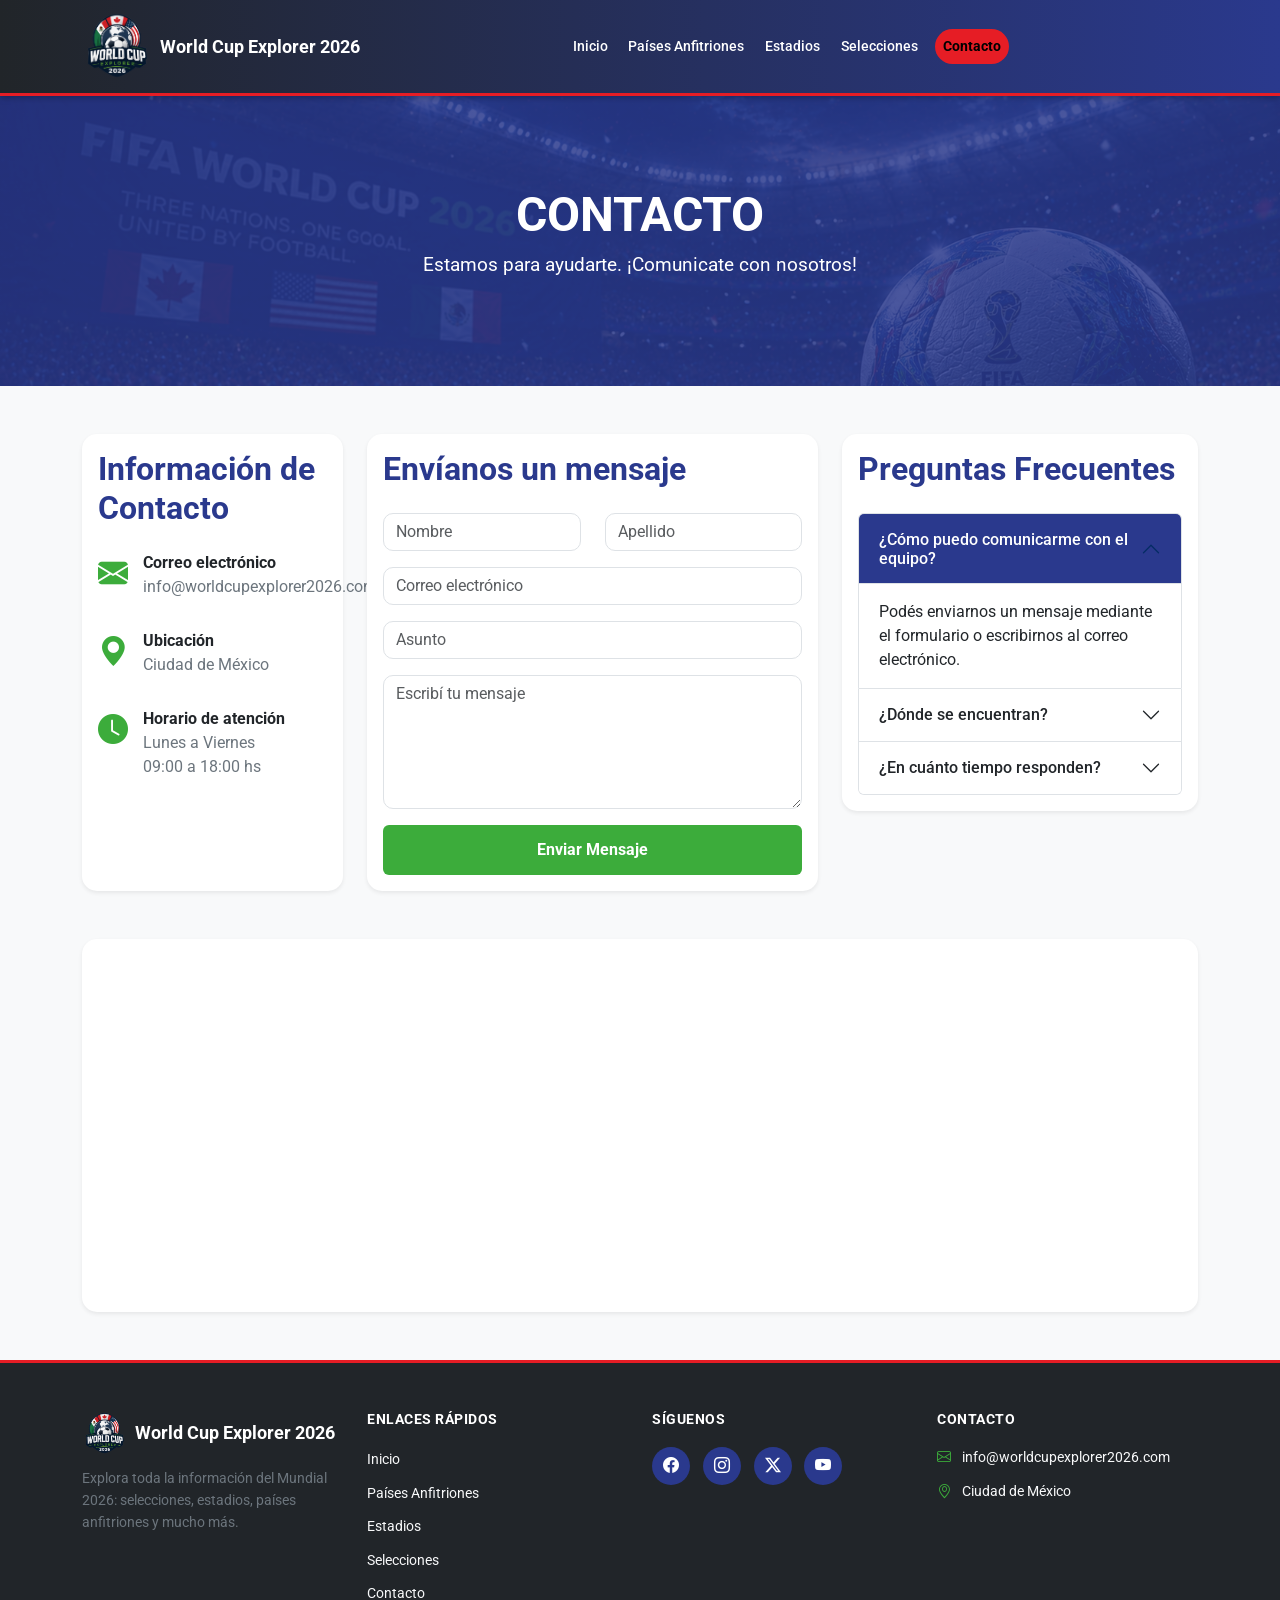
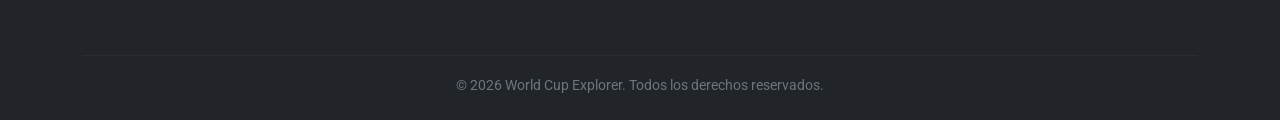
==== commit 7c542392: "correji errores y acomode imagenes" ====
--- a/pages/contacto.html
+++ b/pages/contacto.html
@@ -60,7 +60,7 @@
                 <a class="nav-link wc-nav-link" href="/index.html">Inicio</a>
               </li>
               <li class="nav-item">
-                
+                <a
                   class="nav-link wc-nav-link"
                   href="/pages/paisesAnfitriones.html"
                   >Países Anfitriones</a
@@ -77,7 +77,7 @@
                 >
               </li>
               <li class="nav-item">
-                
+                <a
                   class="nav-link wc-nav-link wc-nav-cta active"
                   href="/pages/contacto.html"
                   >Contacto</a
@@ -88,7 +88,6 @@
         </div>
       </nav>
     </header>
-
     <main>
       <section class="banner-contacto">
         <div class="container text-center">
@@ -96,27 +95,24 @@
           <p>Estamos para ayudarte. ¡Comunicate con nosotros!</p>
         </div>
       </section>
-
       <section class="container py-5">
         <div class="row g-4">
           <div class="col-lg-3">
             <div class="card shadow-sm h-100">
               <div class="card-body">
                 <h2 class="titulo mb-4">Información de Contacto</h2>
-
                 <div class="info">
                   <i class="bi bi-envelope-fill"></i>
                   <div>
                     <strong>Correo electrónico</strong>
-                    <p>contacto@futbolfans.com</p>
+                    <p>info@worldcupexplorer2026.com</p>
                   </div>
                 </div>
-
                 <div class="info">
                   <i class="bi bi-geo-alt-fill"></i>
                   <div>
                     <strong>Ubicación</strong>
-                    <p>San Miguel de Tucumán, Argentina</p>
+                    <p>Ciudad de México</p>
                   </div>
                 </div>
 
@@ -248,8 +244,7 @@
                       data-bs-parent="#faq"
                     >
                       <div class="accordion-body">
-                        Nuestra referencia es San Miguel de Tucumán,
-                        Argentina.
+                        Nuestra referencia es Ciudad de México.
                       </div>
                     </div>
                   </div>
@@ -270,8 +265,8 @@
                       data-bs-parent="#faq"
                     >
                       <div class="accordion-body">
-                        Respondemos normalmente dentro de las primeras 24
-                        horas hábiles.
+                        Respondemos normalmente dentro de las primeras 24 horas
+                        hábiles.
                       </div>
                     </div>
                   </div>
@@ -366,4 +361,4 @@
       crossorigin="anonymous"
     ></script>
   </body>
-</html>+</html>
--- a/css/contacto.css
+++ b/css/contacto.css
@@ -268,10 +268,8 @@
 .banner-contacto {
   background:
     linear-gradient(rgba(42, 57, 141, 0.85), rgba(42, 57, 141, 0.85)),
-    url("../img/banner.jpg") center/cover;
-
+    url(/assets/img/heroContacto.png) center/cover;
   color: white;
-
   padding: 90px 0;
 }
 
